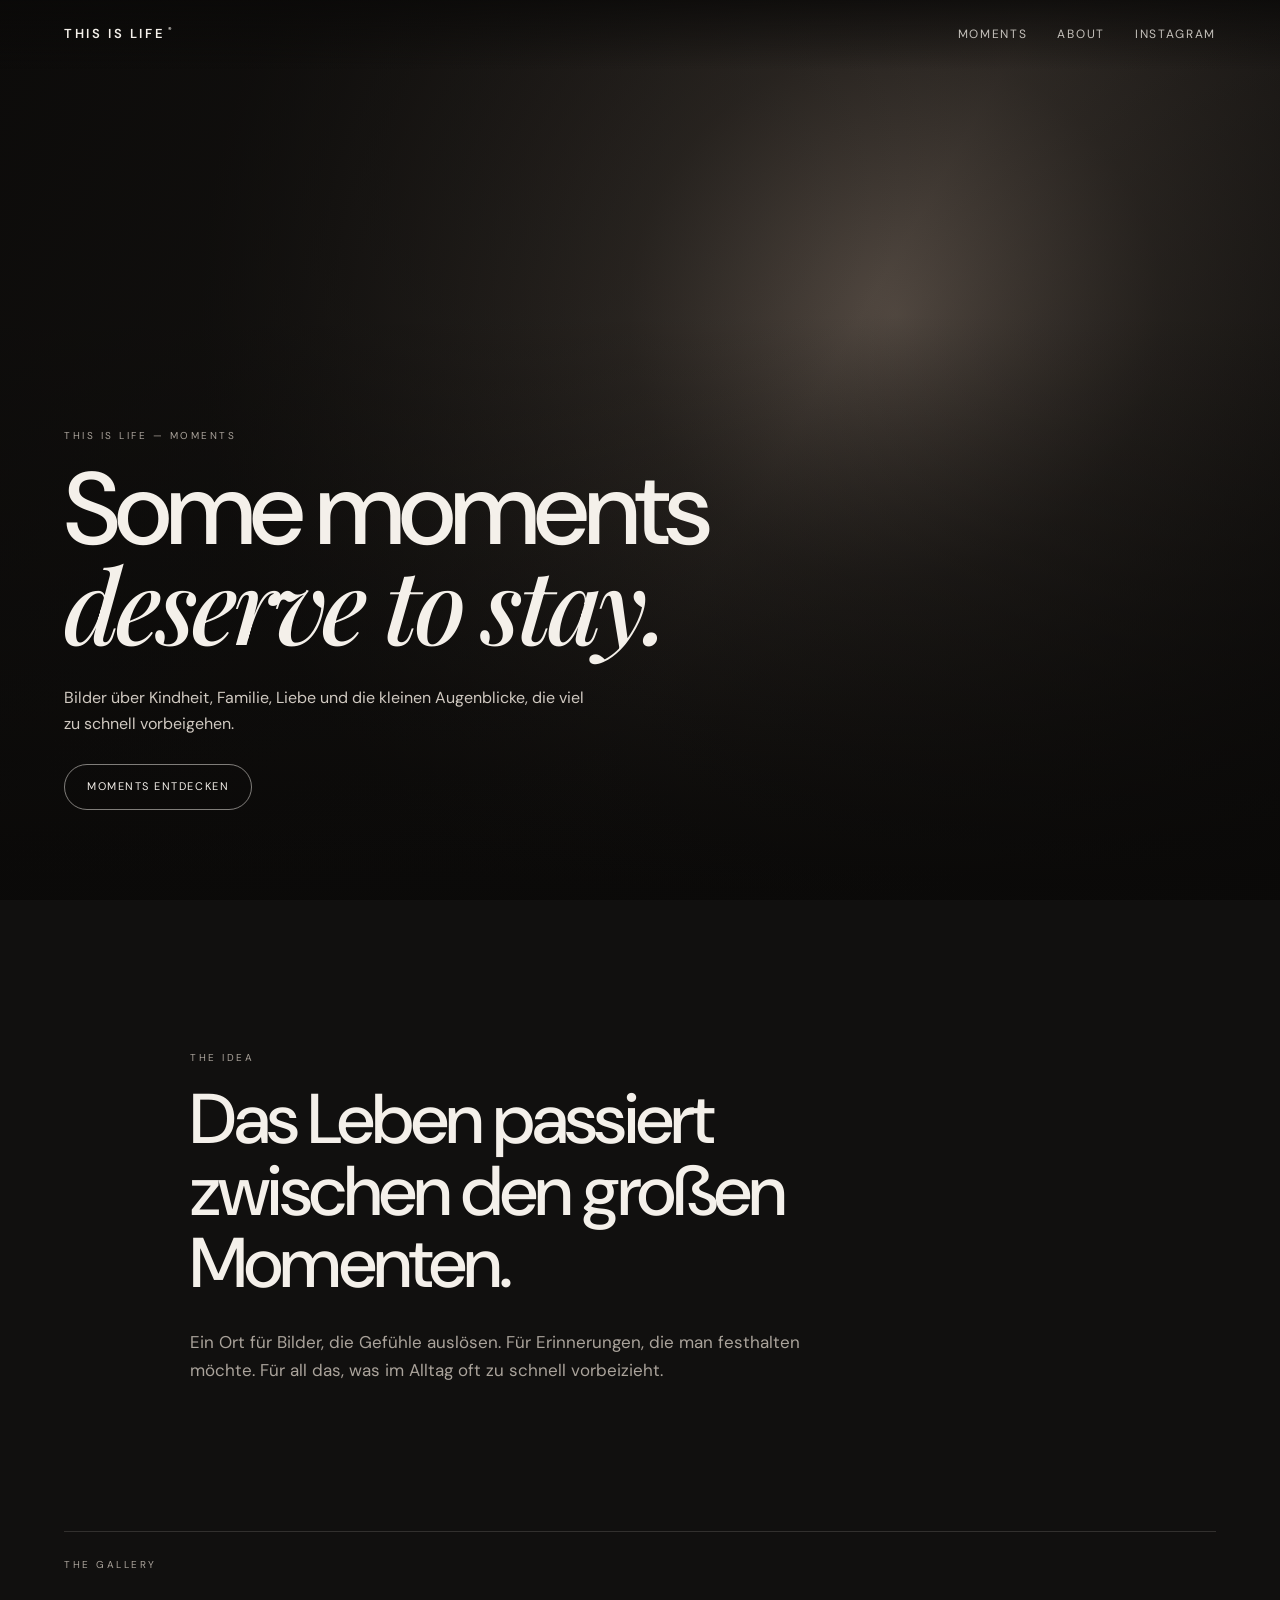
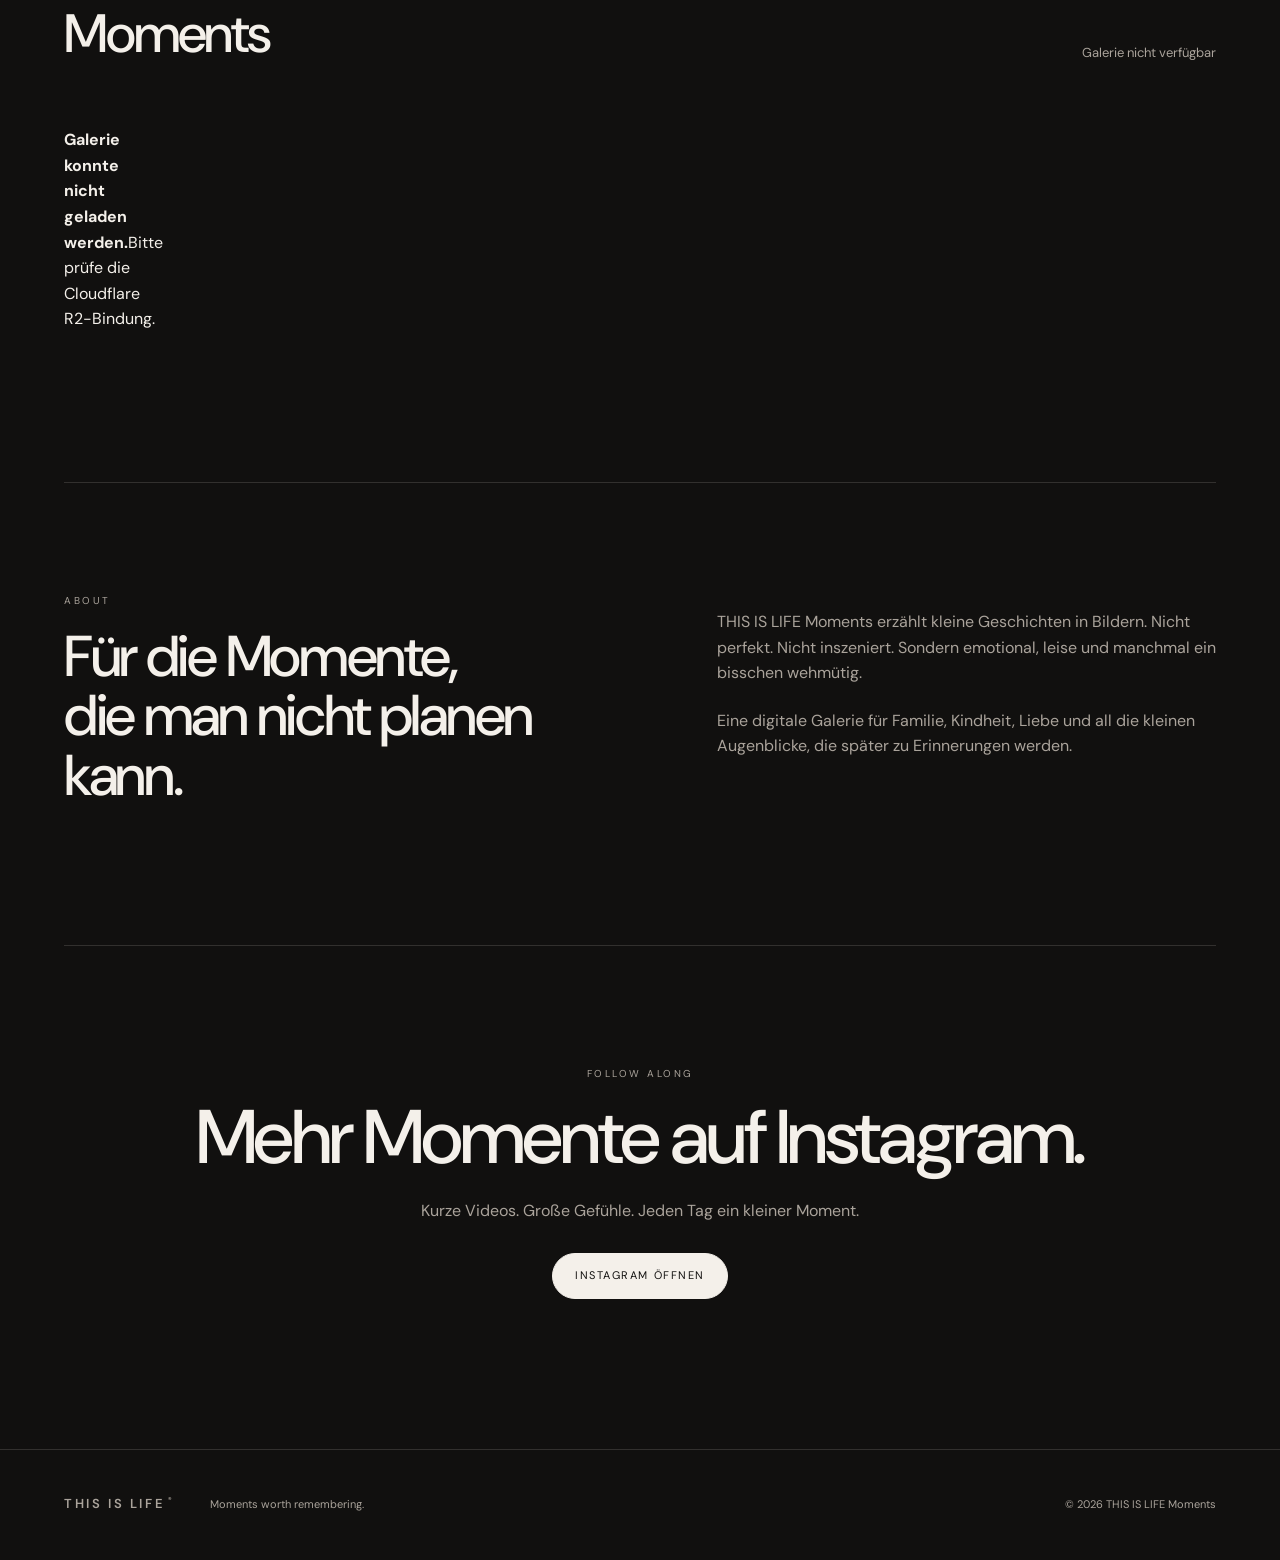
==== index.html @ abd0b2a6 "Add files via upload" ====
<!doctype html>
<html lang="de">
<head>
<meta charset="utf-8">
<meta name="viewport" content="width=device-width,initial-scale=1">
<meta name="description" content="THIS IS LIFE — Moments">
<title>THIS IS LIFE — Moments</title>
<link rel="stylesheet" href="style.css">
</head>
<body>
<header class="site-header">
<a class="logo" href="#top">THIS IS LIFE<span>®</span></a>
<nav><a href="#moments">Moments</a><a href="#about">About</a><a href="#instagram">Instagram</a></nav>
</header>
<main id="top">
<section class="hero"><div class="hero-photo" id="hero-photo"></div><div class="hero-overlay"></div>
<div class="hero-content"><p class="eyebrow">THIS IS LIFE — MOMENTS</p><h1>Some moments<br><em>deserve to stay.</em></h1>
<p class="hero-text">Bilder über Kindheit, Familie, Liebe und die kleinen Augenblicke, die viel zu schnell vorbeigehen.</p>
<a class="button" href="#moments">Moments entdecken</a></div></section>
<section class="intro"><p class="eyebrow">THE IDEA</p><h2>Das Leben passiert<br>zwischen den großen Momenten.</h2><p>Ein Ort für Bilder, die Gefühle auslösen. Für Erinnerungen, die man festhalten möchte. Für all das, was im Alltag oft zu schnell vorbeizieht.</p></section>
<section id="moments" class="gallery-section"><div class="section-heading"><div><p class="eyebrow">THE GALLERY</p><h2>Moments</h2></div><p class="section-note" id="gallery-status">Lade …</p></div><div class="gallery" id="gallery"></div></section>
<section id="about" class="about"><div><p class="eyebrow">ABOUT</p><h2>Für die Momente,<br>die man nicht planen kann.</h2></div><div class="about-copy"><p>THIS IS LIFE Moments erzählt kleine Geschichten in Bildern. Nicht perfekt. Nicht inszeniert. Sondern emotional, leise und manchmal ein bisschen wehmütig.</p><p>Eine digitale Galerie für Familie, Kindheit, Liebe und all die kleinen Augenblicke, die später zu Erinnerungen werden.</p></div></section>
<section id="instagram" class="social"><p class="eyebrow">FOLLOW ALONG</p><h2>Mehr Momente auf Instagram.</h2><p>Kurze Videos. Große Gefühle. Jeden Tag ein kleiner Moment.</p><a class="button button-light" href="#" id="instagram-link">Instagram öffnen</a></section>
</main>
<div class="lightbox" id="lightbox" aria-hidden="true"><button class="close" id="close-lightbox">×</button><button class="lightbox-nav prev" id="prev-image">‹</button><img id="lightbox-image" src="" alt=""><button class="lightbox-nav next" id="next-image">›</button></div>
<footer><div class="logo">THIS IS LIFE<span>®</span></div><p>Moments worth remembering.</p><p class="copyright">© <span id="year"></span> THIS IS LIFE Moments</p></footer>
<script src="script.js"></script>
</body></html>
---- style.css ----
@import url('https://fonts.googleapis.com/css2?family=DM+Sans:wght@400;500;600&family=Playfair+Display:ital,wght@0,500;0,600;1,500;1,600&display=swap');
:root{--bg:#11100f;--text:#f4f0ea;--muted:#aaa39b;--line:rgba(244,240,234,.14);--max:1280px}
*{box-sizing:border-box}html{scroll-behavior:smooth}body{margin:0;background:var(--bg);color:var(--text);font-family:"DM Sans",sans-serif;line-height:1.6}body.no-scroll{overflow:hidden}a{color:inherit;text-decoration:none}button{font:inherit}
.site-header{position:fixed;z-index:20;top:0;width:100%;padding:24px 5vw;display:flex;align-items:center;justify-content:space-between;background:linear-gradient(to bottom,rgba(10,9,8,.78),transparent)}
.logo{font-size:13px;font-weight:600;letter-spacing:.2em}.logo span{font-size:7px;vertical-align:top;margin-left:3px}nav{display:flex;gap:30px;font-size:12px;text-transform:uppercase;letter-spacing:.14em}nav a{opacity:.78}
.hero{min-height:100svh;display:flex;align-items:flex-end;position:relative;overflow:hidden;background:#171513}.hero-photo{position:absolute;inset:0;background-size:cover;background-position:center;background-image:radial-gradient(circle at 70% 35%,#77695e 0,#3e3731 25%,#171513 65%);opacity:.72}.hero-overlay{position:absolute;inset:0;background:linear-gradient(120deg,rgba(10,9,8,.82),rgba(10,9,8,.12) 58%,rgba(10,9,8,.78)),linear-gradient(transparent 35%,rgba(10,9,8,.96))}
.hero-content{position:relative;z-index:2;width:min(var(--max),90%);margin:0 auto;padding:0 0 10vh}.eyebrow{font-size:10px;letter-spacing:.25em;text-transform:uppercase;color:var(--muted);margin:0 0 18px}h1,h2,h3{margin:0;font-weight:500}h1{font-size:clamp(54px,8vw,112px);line-height:.92;letter-spacing:-.045em;max-width:900px}h1 em,h2 em{font-family:"Playfair Display",serif;font-weight:500}.hero-text{max-width:520px;color:#d0c9c1;margin:28px 0;font-size:16px}.button{display:inline-block;padding:13px 22px;border:1px solid rgba(244,240,234,.5);border-radius:100px;font-size:11px;text-transform:uppercase;letter-spacing:.14em;transition:.25s}.button:hover{background:var(--text);color:var(--bg)}
.intro,.gallery-section,.about,.social{width:min(var(--max),90%);margin:0 auto}.intro{padding:150px 0 130px;max-width:900px}.intro h2{font-size:clamp(38px,5.5vw,74px);line-height:1.02;letter-spacing:-.04em}.intro>p:last-child{color:var(--muted);max-width:620px;margin-top:30px;font-size:17px}
.gallery-section{padding-bottom:150px}.section-heading{display:flex;justify-content:space-between;align-items:end;border-top:1px solid var(--line);padding-top:25px;margin-bottom:50px}.section-heading h2{font-size:54px;letter-spacing:-.04em}.section-note{color:var(--muted);font-size:13px}.gallery{display:grid;grid-template-columns:repeat(12,1fr);gap:65px 24px}.gallery-card:nth-child(4n+1){grid-column:span 7}.gallery-card:nth-child(4n+2),.gallery-card:nth-child(4n+3){grid-column:span 5}.gallery-card:nth-child(4n+2){margin-top:110px}.gallery-card:nth-child(4n+4){grid-column:span 7}.image-wrap{aspect-ratio:4/5;overflow:hidden;background:#26221f;cursor:zoom-in}.image-wrap img{width:100%;height:100%;object-fit:cover;display:block;transition:transform .7s ease;filter:saturate(.92)}.gallery-card:hover img{transform:scale(1.025)}.caption{padding-top:17px}.caption span{color:var(--muted);font-size:9px;letter-spacing:.2em}.caption h3{margin-top:5px;font-size:20px;letter-spacing:-.02em}
.about{border-top:1px solid var(--line);padding:110px 0 140px;display:grid;grid-template-columns:1fr 1fr;gap:12vw}.about h2{font-size:clamp(38px,4.5vw,65px);line-height:1.03;letter-spacing:-.04em}.about-copy{color:var(--muted);max-width:520px;font-size:16px}.about-copy p+p{margin-top:22px}.social{text-align:center;padding:120px 0 150px;border-top:1px solid var(--line)}.social h2{font-size:clamp(42px,6vw,76px);line-height:1;letter-spacing:-.04em}.social>p:not(.eyebrow){color:var(--muted);margin:22px auto 30px}.button-light{background:var(--text);color:var(--bg);border-color:var(--text)}
footer{border-top:1px solid var(--line);padding:35px 5vw;display:flex;align-items:center;gap:35px;color:var(--muted);font-size:11px}footer .copyright{margin-left:auto}.lightbox{position:fixed;inset:0;background:rgba(7,6,5,.97);z-index:100;display:none;align-items:center;justify-content:center;padding:5vh 8vw}.lightbox.open{display:flex}.lightbox img{max-width:90vw;max-height:90vh;object-fit:contain}.close,.lightbox-nav{position:absolute;border:0;background:transparent;color:white;cursor:pointer}.close{top:18px;right:28px;font-size:42px}.lightbox-nav{top:50%;transform:translateY(-50%);font-size:58px;padding:20px;opacity:.7}.prev{left:15px}.next{right:15px}
@media(max-width:700px){.site-header{padding:20px 5vw}nav{gap:15px}nav a:nth-child(2){display:none}.hero-content{padding-bottom:7vh}.intro{padding:100px 0}.gallery{display:block}.gallery-card,.gallery-card:nth-child(n){margin:0 0 55px}.image-wrap{aspect-ratio:9/16}.section-heading{display:block}.section-note{margin-top:10px}.about{display:block;padding:80px 0 100px}.about-copy{margin-top:35px}.social{padding:90px 0 110px}footer{display:block}footer p{margin:8px 0}footer .copyright{margin-top:22px}.lightbox{padding:4vh 3vw}.lightbox img{max-width:94vw;max-height:88vh}.lightbox-nav{font-size:42px}.close{right:15px}}
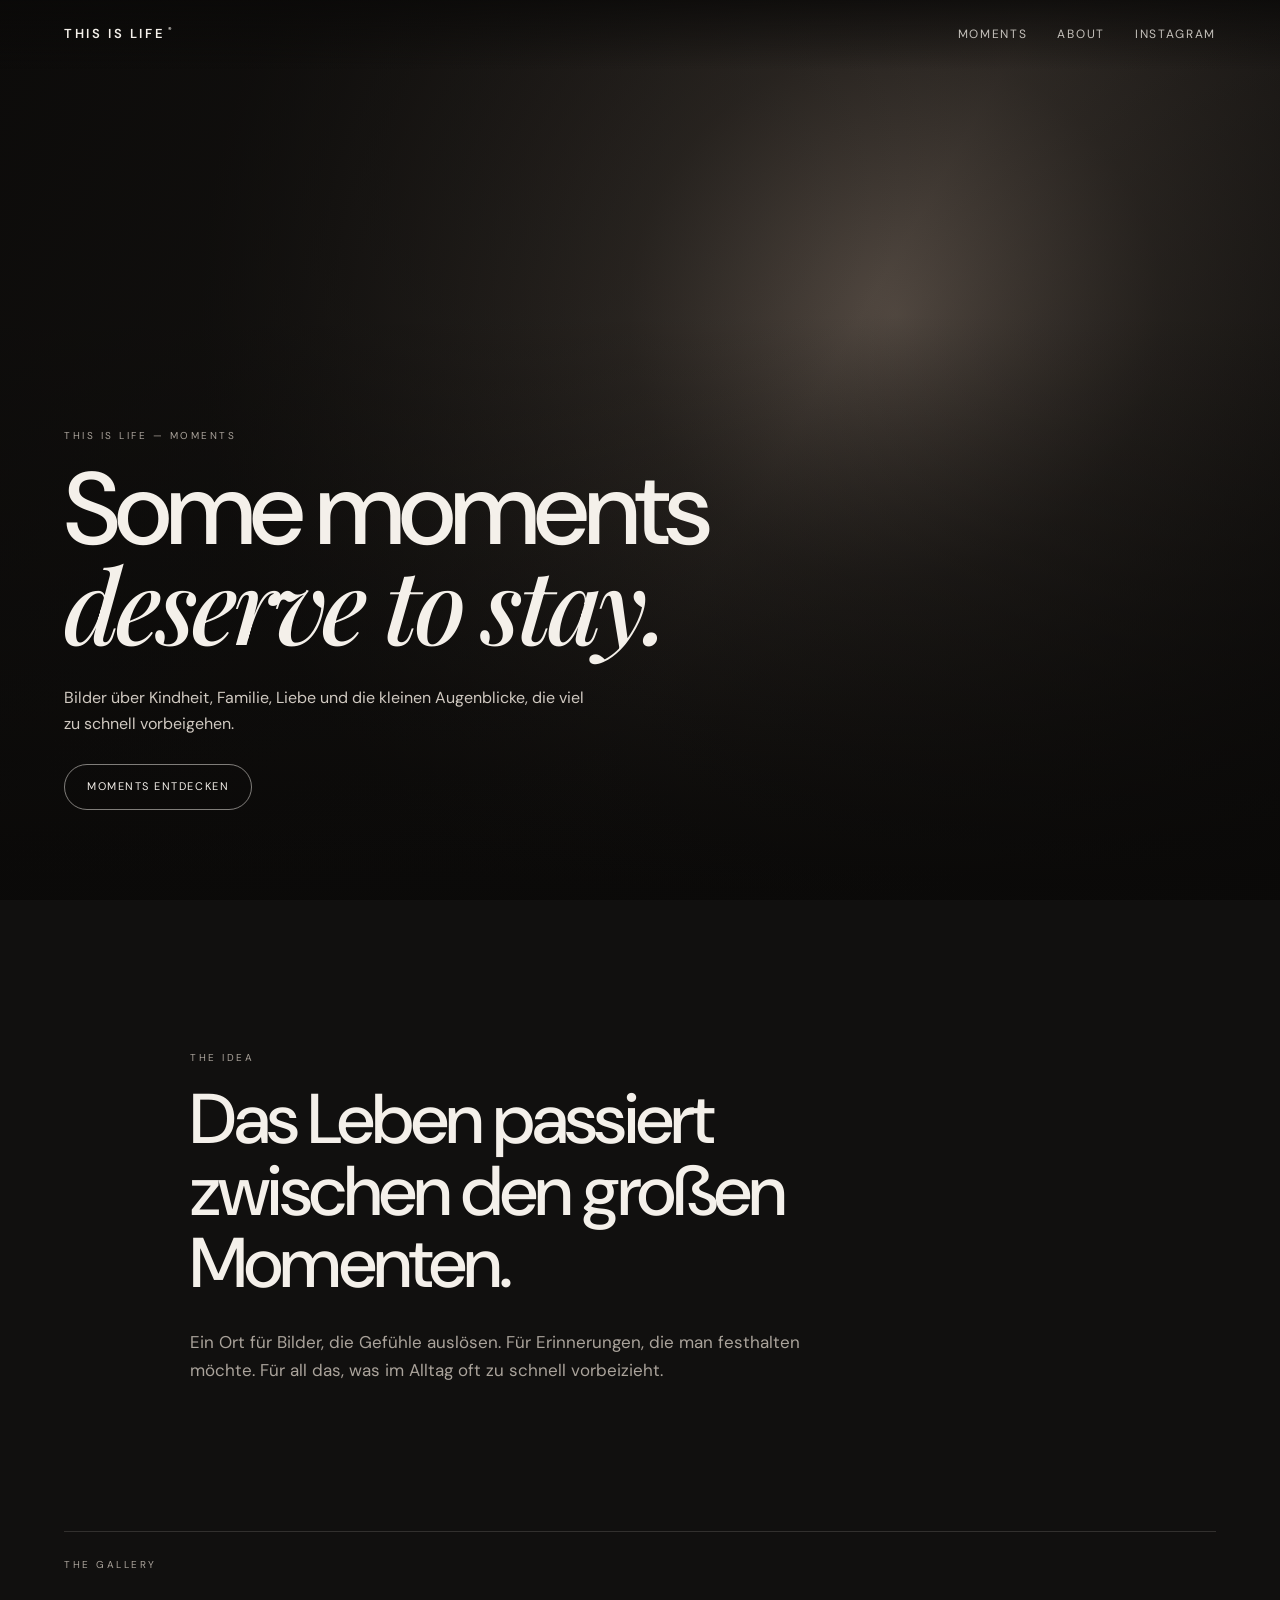
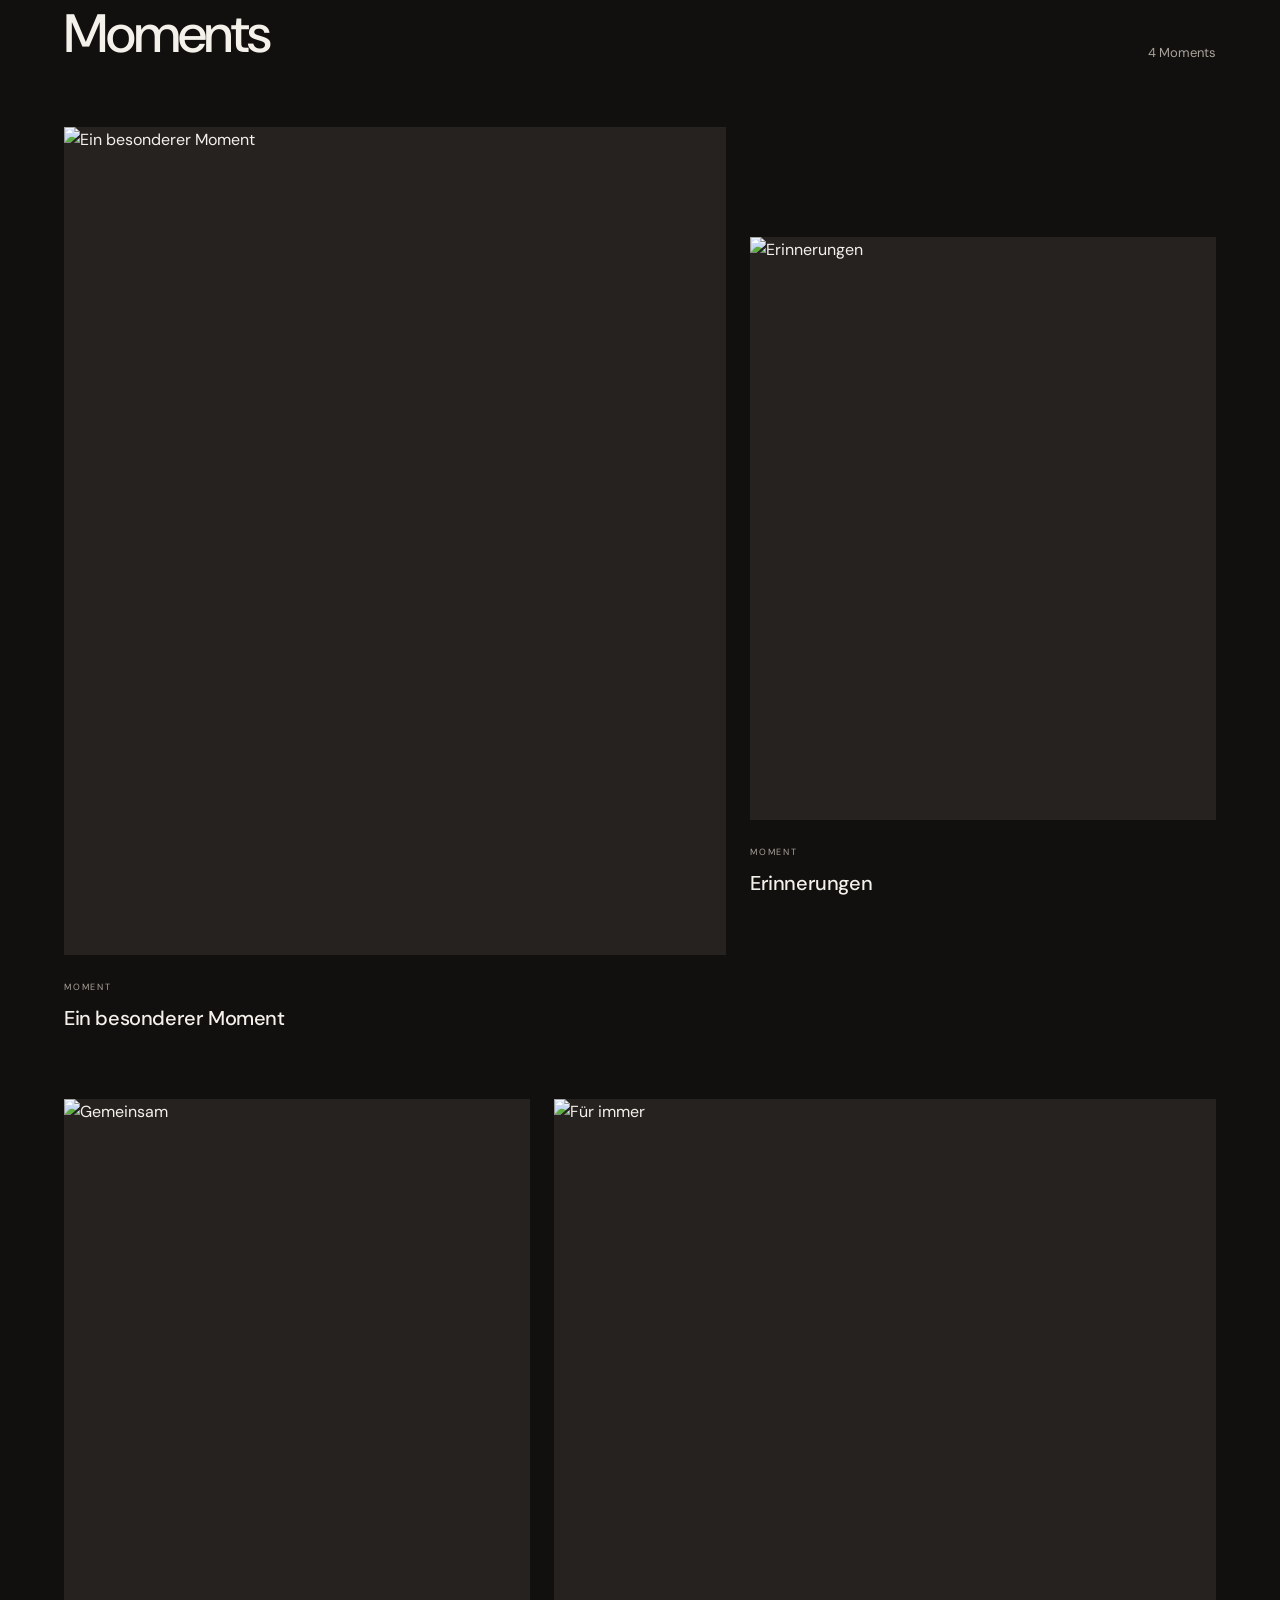
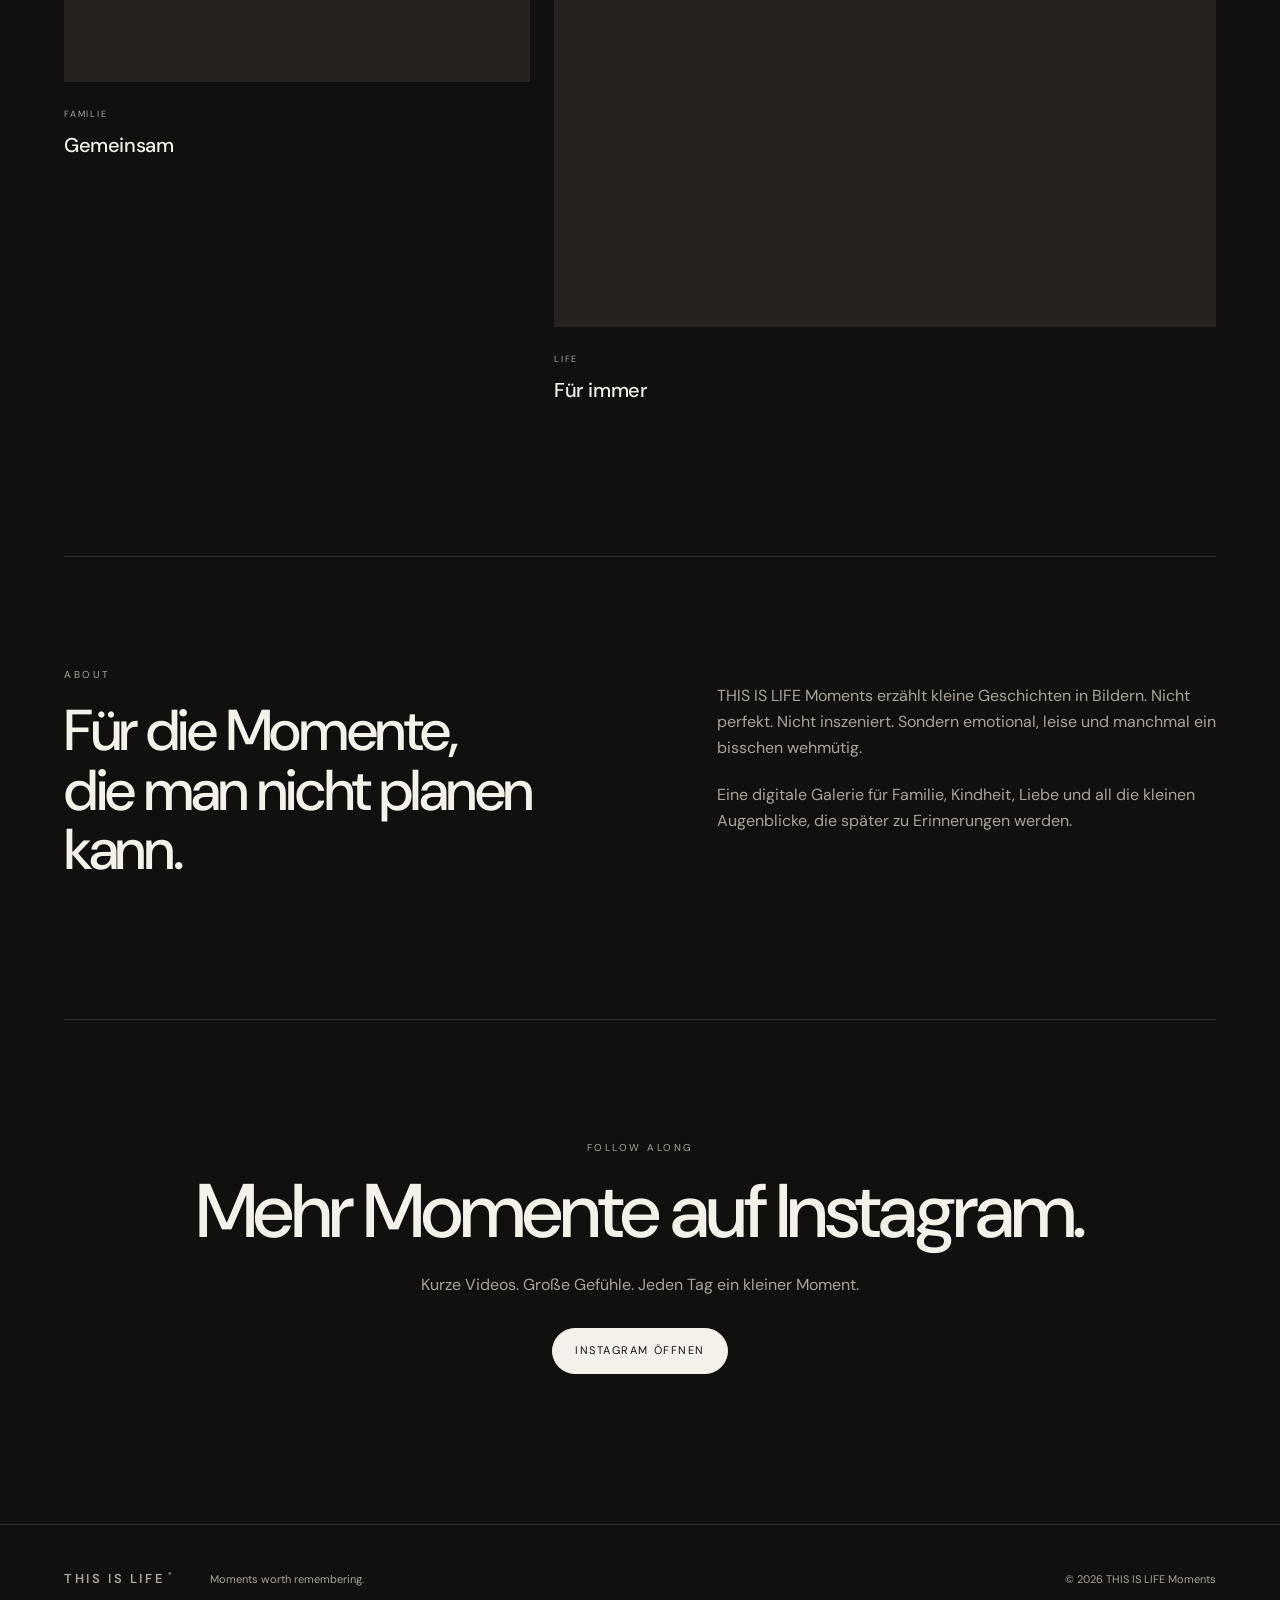
==== commit 24fd9944: "Add files via upload" ====
--- a/index.html
+++ b/index.html
@@ -9,20 +9,65 @@
 </head>
 <body>
 <header class="site-header">
-<a class="logo" href="#top">THIS IS LIFE<span>®</span></a>
-<nav><a href="#moments">Moments</a><a href="#about">About</a><a href="#instagram">Instagram</a></nav>
+  <a class="logo" href="#top">THIS IS LIFE<span>®</span></a>
+  <nav><a href="#moments">Moments</a><a href="#about">About</a><a href="#instagram">Instagram</a></nav>
 </header>
+
 <main id="top">
-<section class="hero"><div class="hero-photo" id="hero-photo"></div><div class="hero-overlay"></div>
-<div class="hero-content"><p class="eyebrow">THIS IS LIFE — MOMENTS</p><h1>Some moments<br><em>deserve to stay.</em></h1>
-<p class="hero-text">Bilder über Kindheit, Familie, Liebe und die kleinen Augenblicke, die viel zu schnell vorbeigehen.</p>
-<a class="button" href="#moments">Moments entdecken</a></div></section>
-<section class="intro"><p class="eyebrow">THE IDEA</p><h2>Das Leben passiert<br>zwischen den großen Momenten.</h2><p>Ein Ort für Bilder, die Gefühle auslösen. Für Erinnerungen, die man festhalten möchte. Für all das, was im Alltag oft zu schnell vorbeizieht.</p></section>
-<section id="moments" class="gallery-section"><div class="section-heading"><div><p class="eyebrow">THE GALLERY</p><h2>Moments</h2></div><p class="section-note" id="gallery-status">Lade …</p></div><div class="gallery" id="gallery"></div></section>
-<section id="about" class="about"><div><p class="eyebrow">ABOUT</p><h2>Für die Momente,<br>die man nicht planen kann.</h2></div><div class="about-copy"><p>THIS IS LIFE Moments erzählt kleine Geschichten in Bildern. Nicht perfekt. Nicht inszeniert. Sondern emotional, leise und manchmal ein bisschen wehmütig.</p><p>Eine digitale Galerie für Familie, Kindheit, Liebe und all die kleinen Augenblicke, die später zu Erinnerungen werden.</p></div></section>
-<section id="instagram" class="social"><p class="eyebrow">FOLLOW ALONG</p><h2>Mehr Momente auf Instagram.</h2><p>Kurze Videos. Große Gefühle. Jeden Tag ein kleiner Moment.</p><a class="button button-light" href="#" id="instagram-link">Instagram öffnen</a></section>
+<section class="hero">
+  <div class="hero-photo" id="hero-photo"></div>
+  <div class="hero-overlay"></div>
+  <div class="hero-content">
+    <p class="eyebrow">THIS IS LIFE — MOMENTS</p>
+    <h1>Some moments<br><em>deserve to stay.</em></h1>
+    <p class="hero-text">Bilder über Kindheit, Familie, Liebe und die kleinen Augenblicke, die viel zu schnell vorbeigehen.</p>
+    <a class="button" href="#moments">Moments entdecken</a>
+  </div>
+</section>
+
+<section class="intro">
+  <p class="eyebrow">THE IDEA</p>
+  <h2>Das Leben passiert<br>zwischen den großen Momenten.</h2>
+  <p>Ein Ort für Bilder, die Gefühle auslösen. Für Erinnerungen, die man festhalten möchte. Für all das, was im Alltag oft zu schnell vorbeizieht.</p>
+</section>
+
+<section id="moments" class="gallery-section">
+  <div class="section-heading">
+    <div><p class="eyebrow">THE GALLERY</p><h2>Moments</h2></div>
+    <p class="section-note" id="gallery-status">Lade …</p>
+  </div>
+  <div class="gallery" id="gallery"></div>
+</section>
+
+<section id="about" class="about">
+  <div><p class="eyebrow">ABOUT</p><h2>Für die Momente,<br>die man nicht planen kann.</h2></div>
+  <div class="about-copy">
+    <p>THIS IS LIFE Moments erzählt kleine Geschichten in Bildern. Nicht perfekt. Nicht inszeniert. Sondern emotional, leise und manchmal ein bisschen wehmütig.</p>
+    <p>Eine digitale Galerie für Familie, Kindheit, Liebe und all die kleinen Augenblicke, die später zu Erinnerungen werden.</p>
+  </div>
+</section>
+
+<section id="instagram" class="social">
+  <p class="eyebrow">FOLLOW ALONG</p>
+  <h2>Mehr Momente auf Instagram.</h2>
+  <p>Kurze Videos. Große Gefühle. Jeden Tag ein kleiner Moment.</p>
+  <a class="button button-light" href="#" id="instagram-link">Instagram öffnen</a>
+</section>
 </main>
-<div class="lightbox" id="lightbox" aria-hidden="true"><button class="close" id="close-lightbox">×</button><button class="lightbox-nav prev" id="prev-image">‹</button><img id="lightbox-image" src="" alt=""><button class="lightbox-nav next" id="next-image">›</button></div>
-<footer><div class="logo">THIS IS LIFE<span>®</span></div><p>Moments worth remembering.</p><p class="copyright">© <span id="year"></span> THIS IS LIFE Moments</p></footer>
+
+<div class="lightbox" id="lightbox" aria-hidden="true">
+  <button class="close" id="close-lightbox">×</button>
+  <button class="lightbox-nav prev" id="prev-image">‹</button>
+  <img id="lightbox-image" src="" alt="">
+  <button class="lightbox-nav next" id="next-image">›</button>
+</div>
+
+<footer>
+  <div class="logo">THIS IS LIFE<span>®</span></div>
+  <p>Moments worth remembering.</p>
+  <p class="copyright">© <span id="year"></span> THIS IS LIFE Moments</p>
+</footer>
+
 <script src="script.js"></script>
-</body></html>+</body>
+</html>
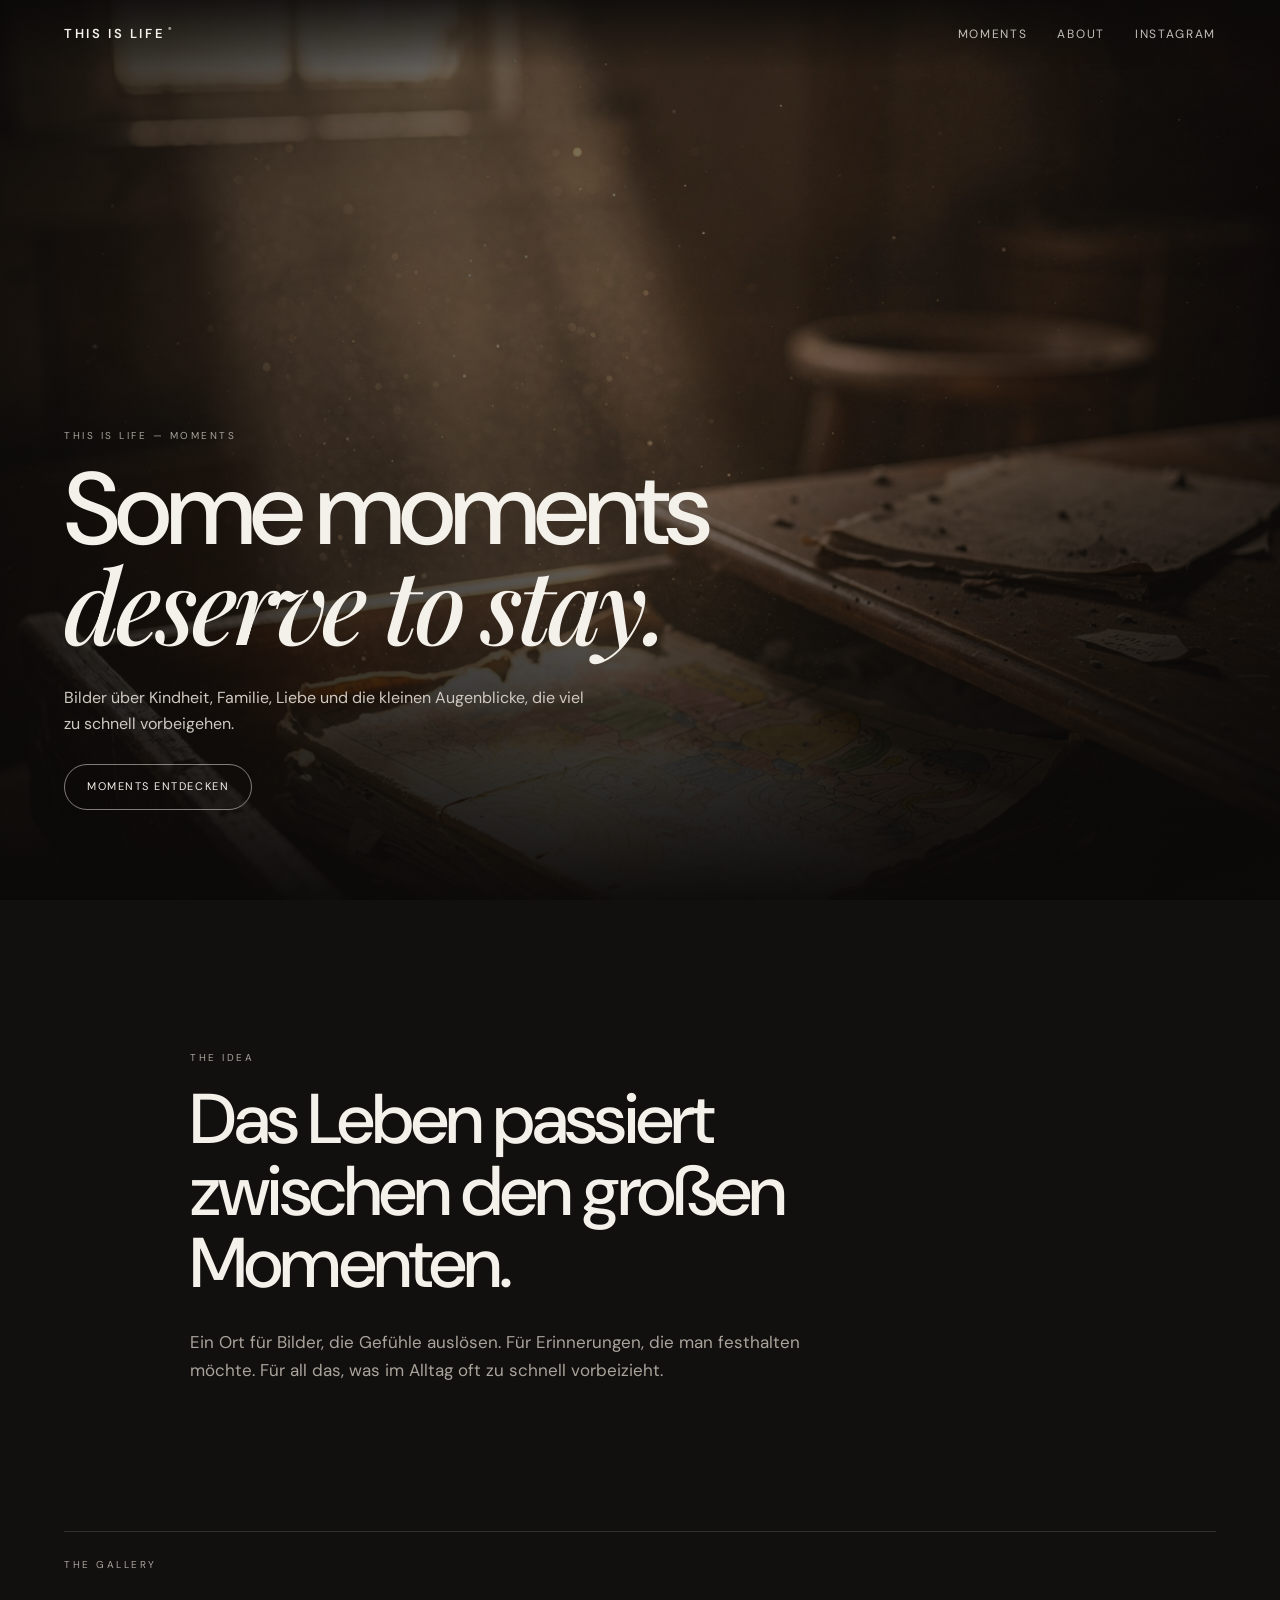
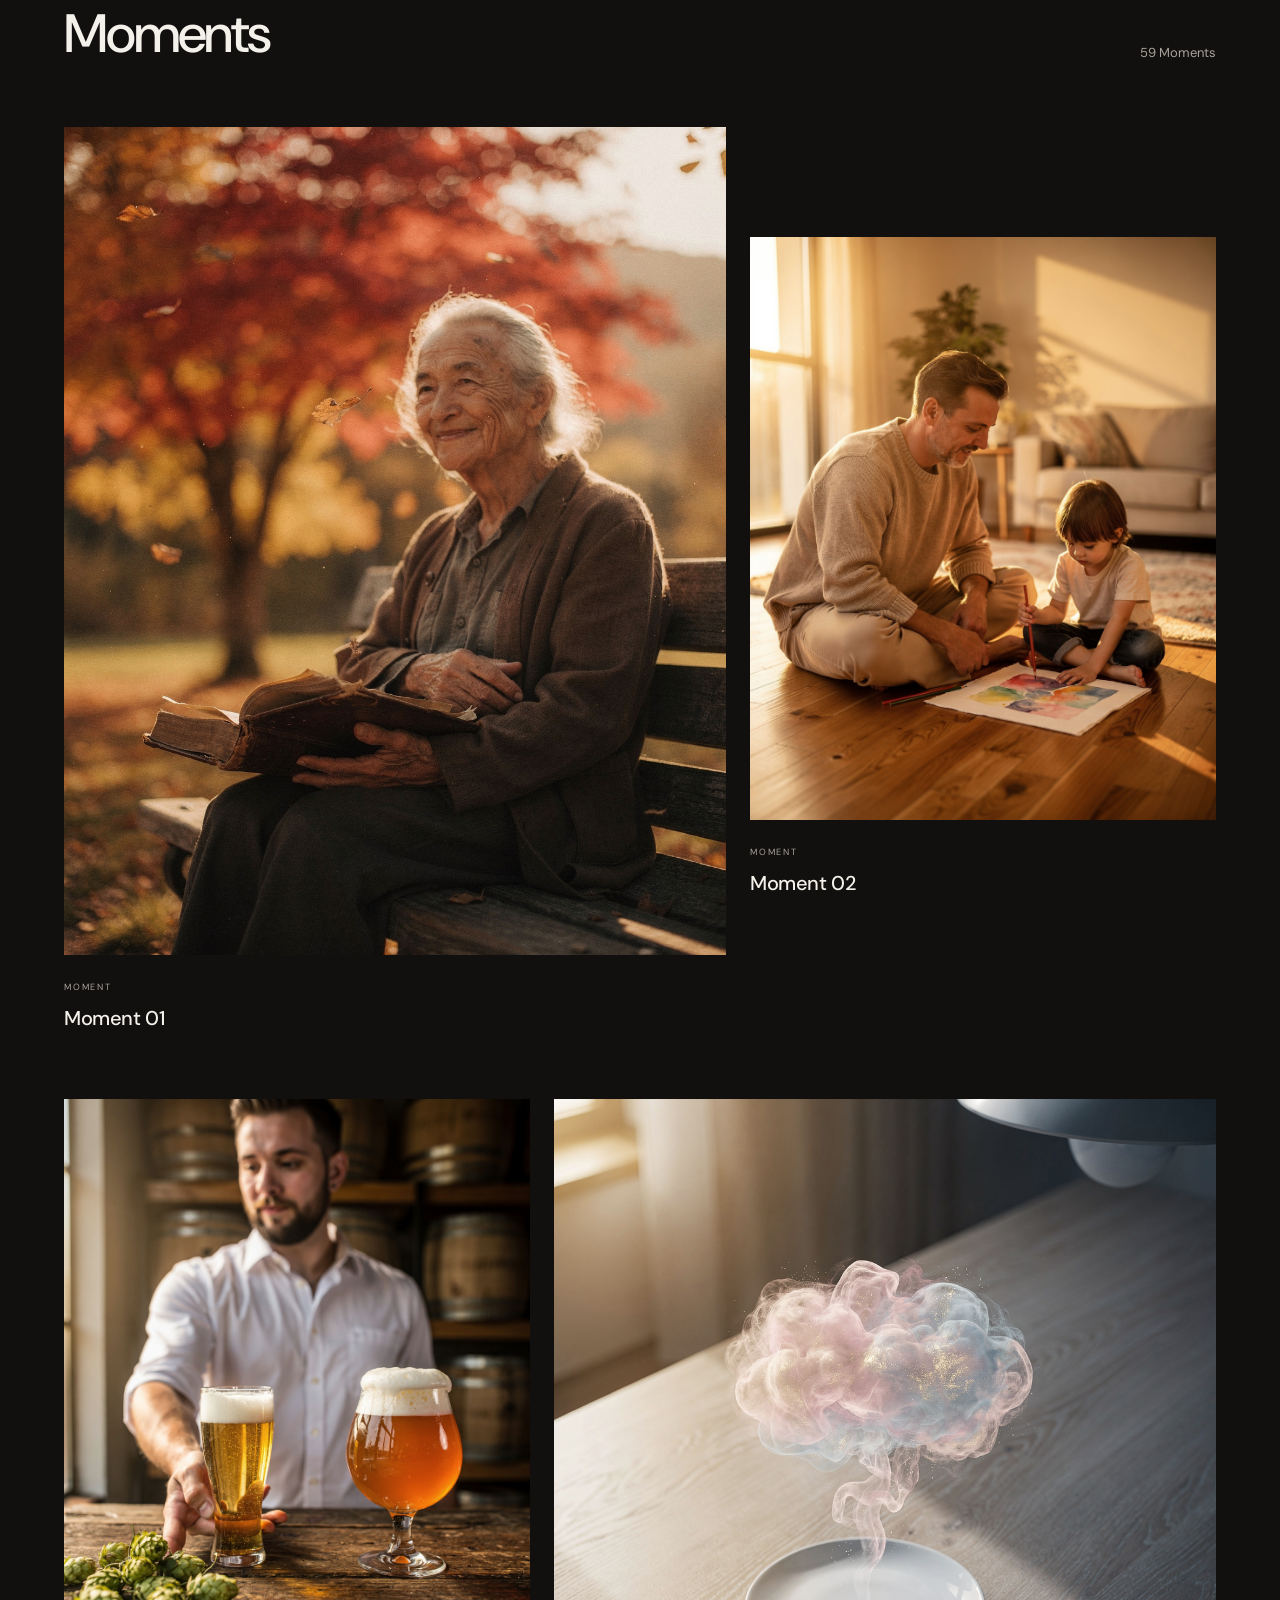
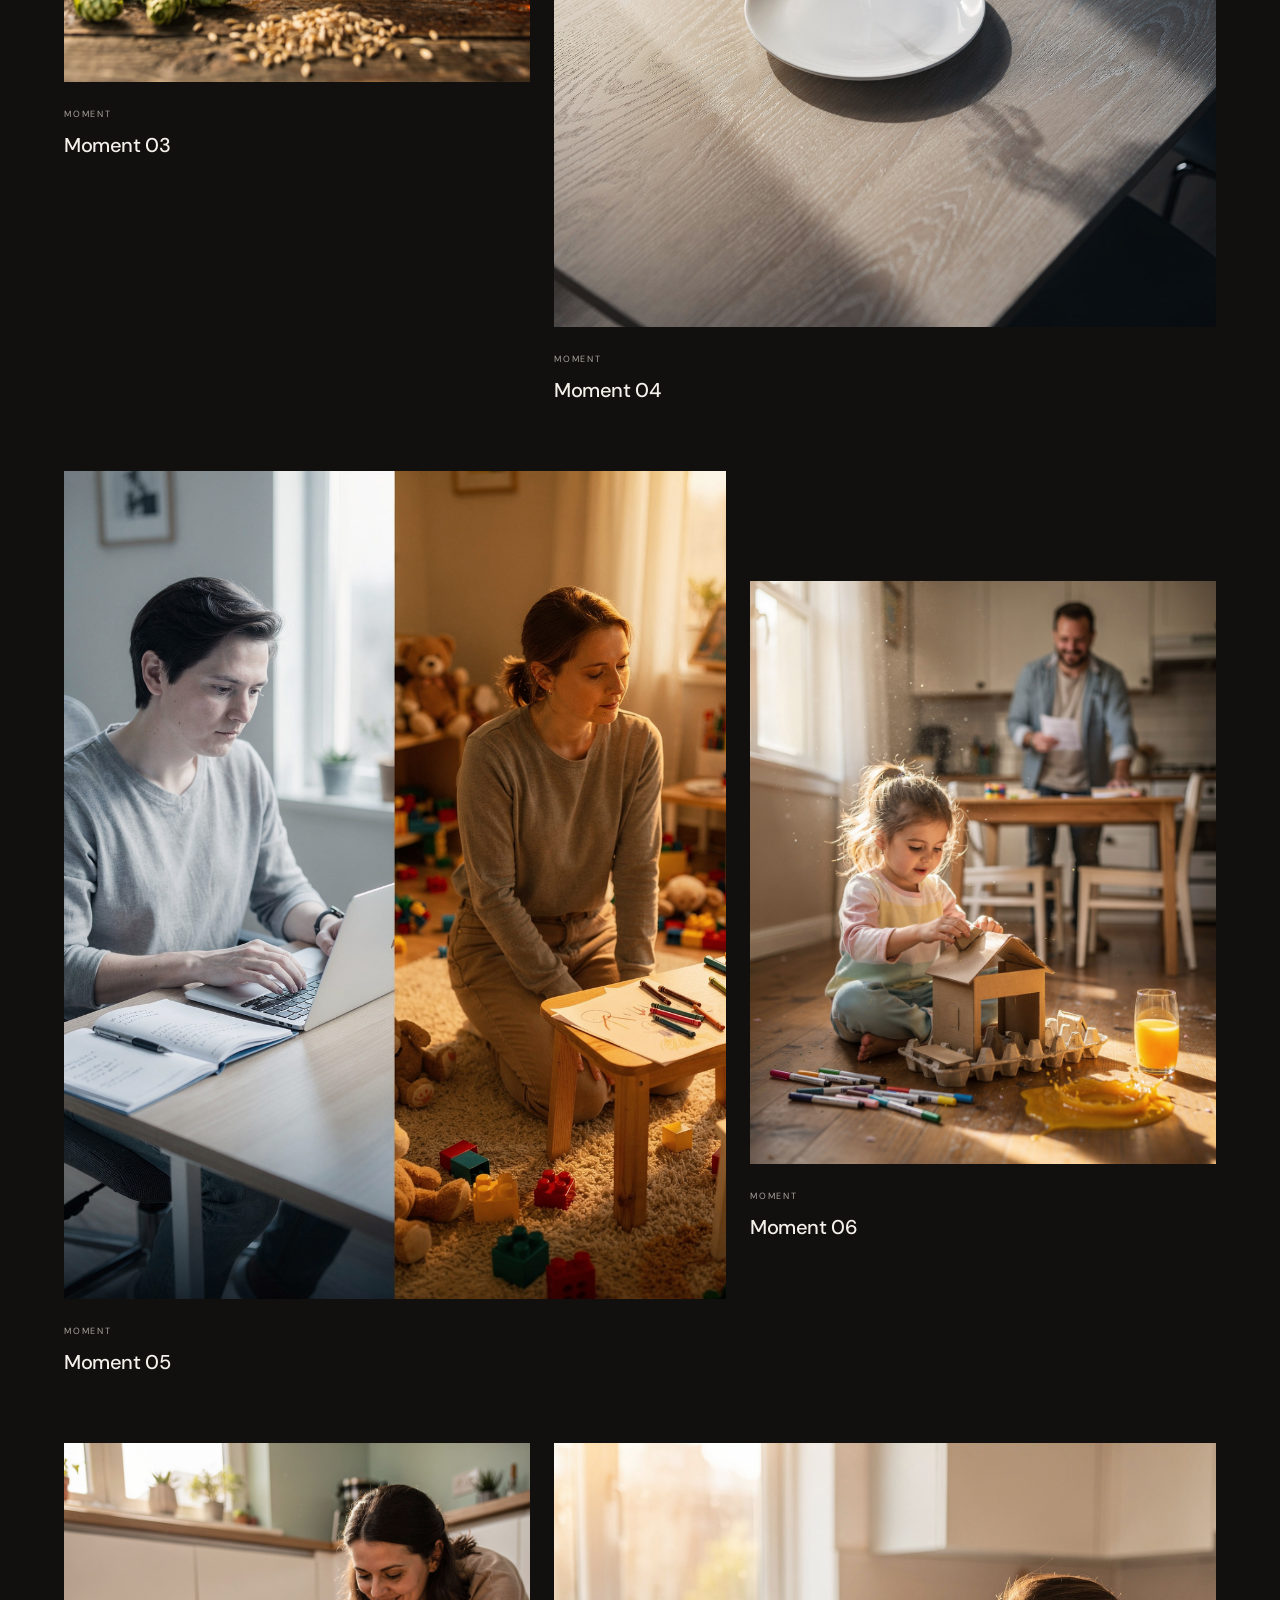
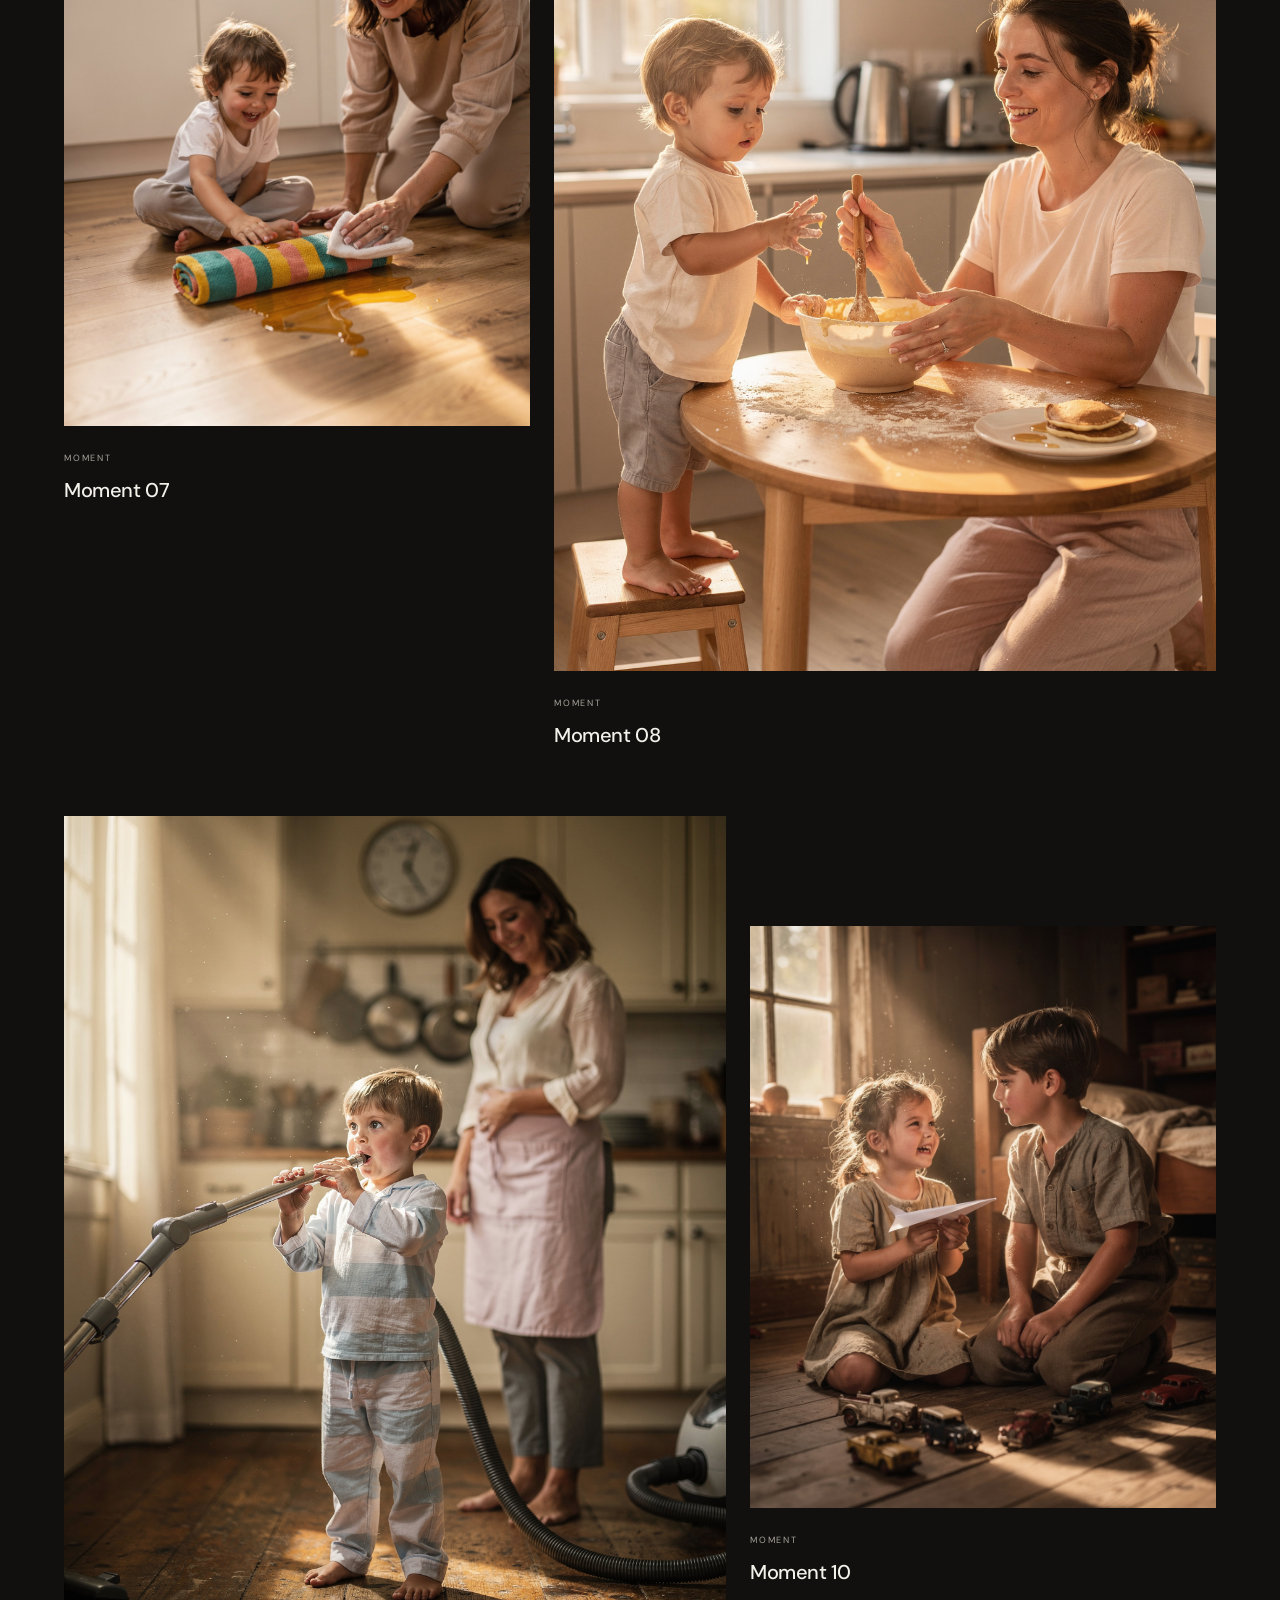
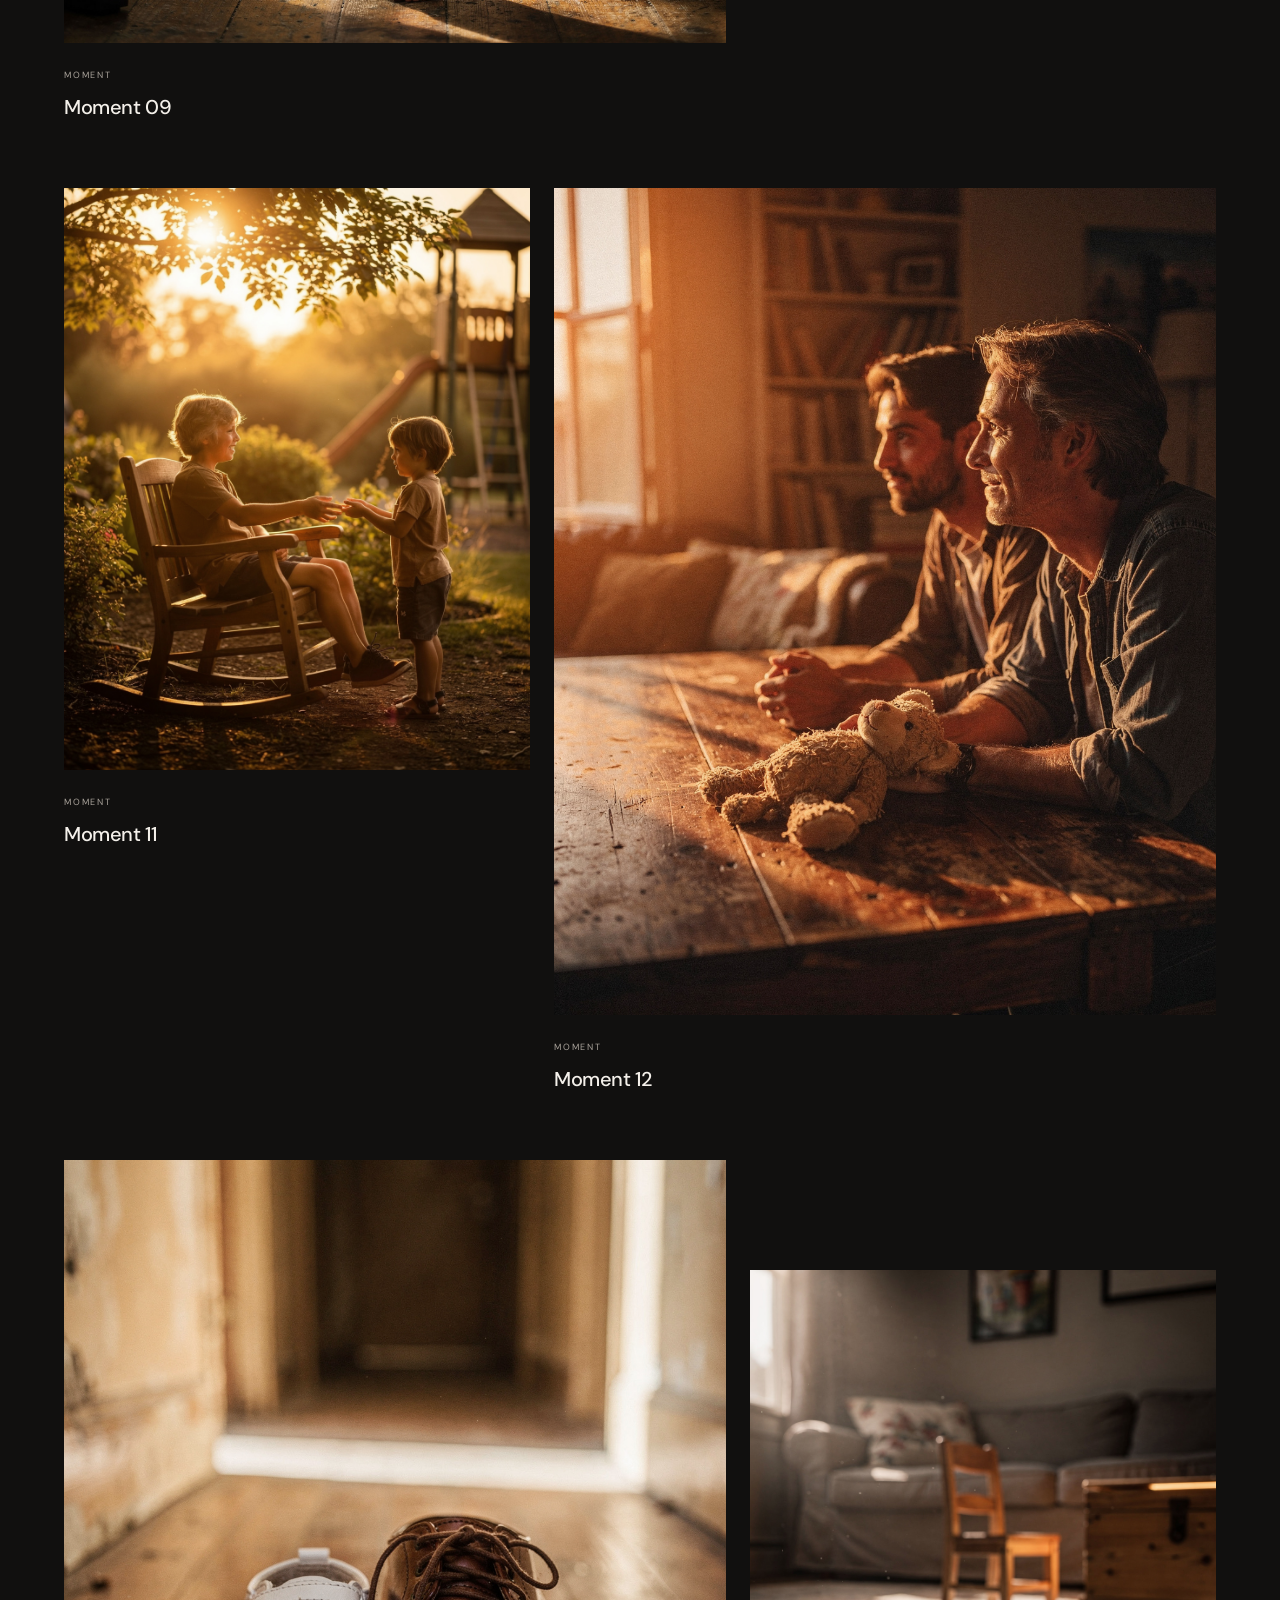
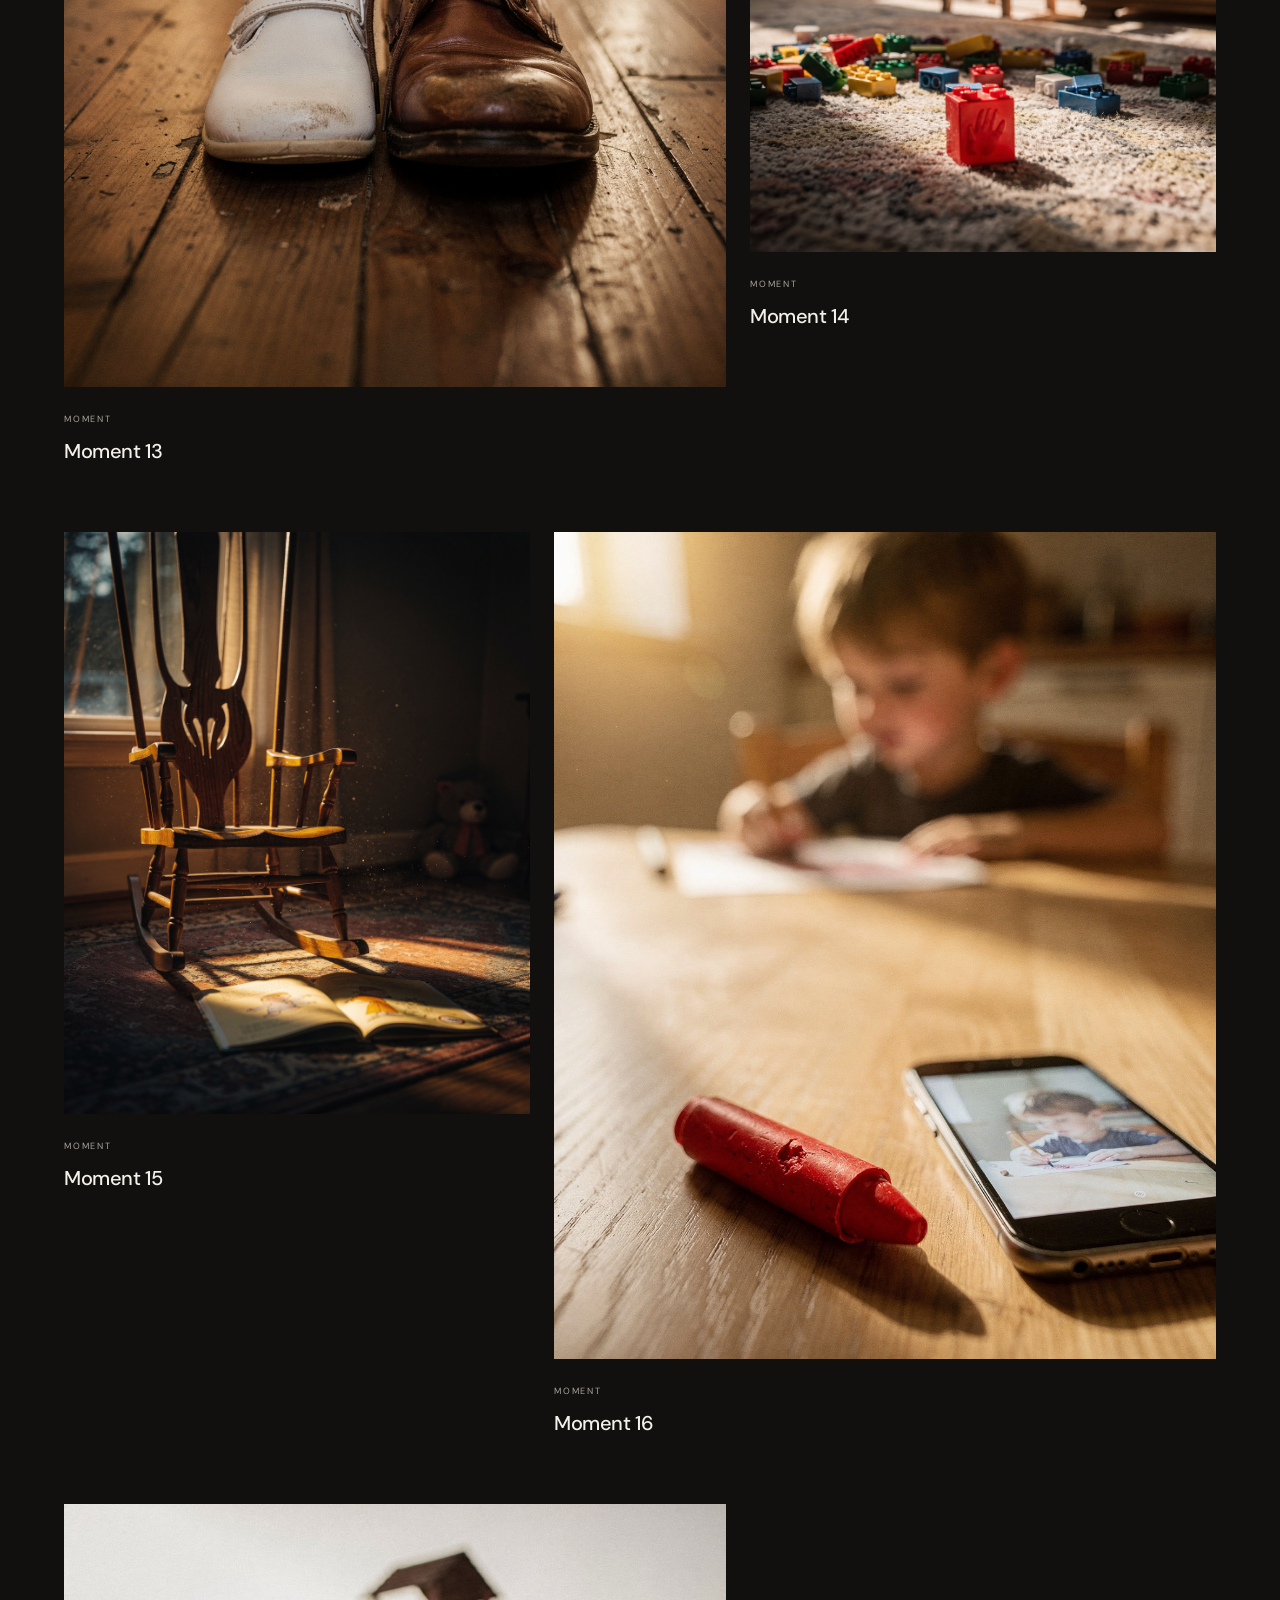
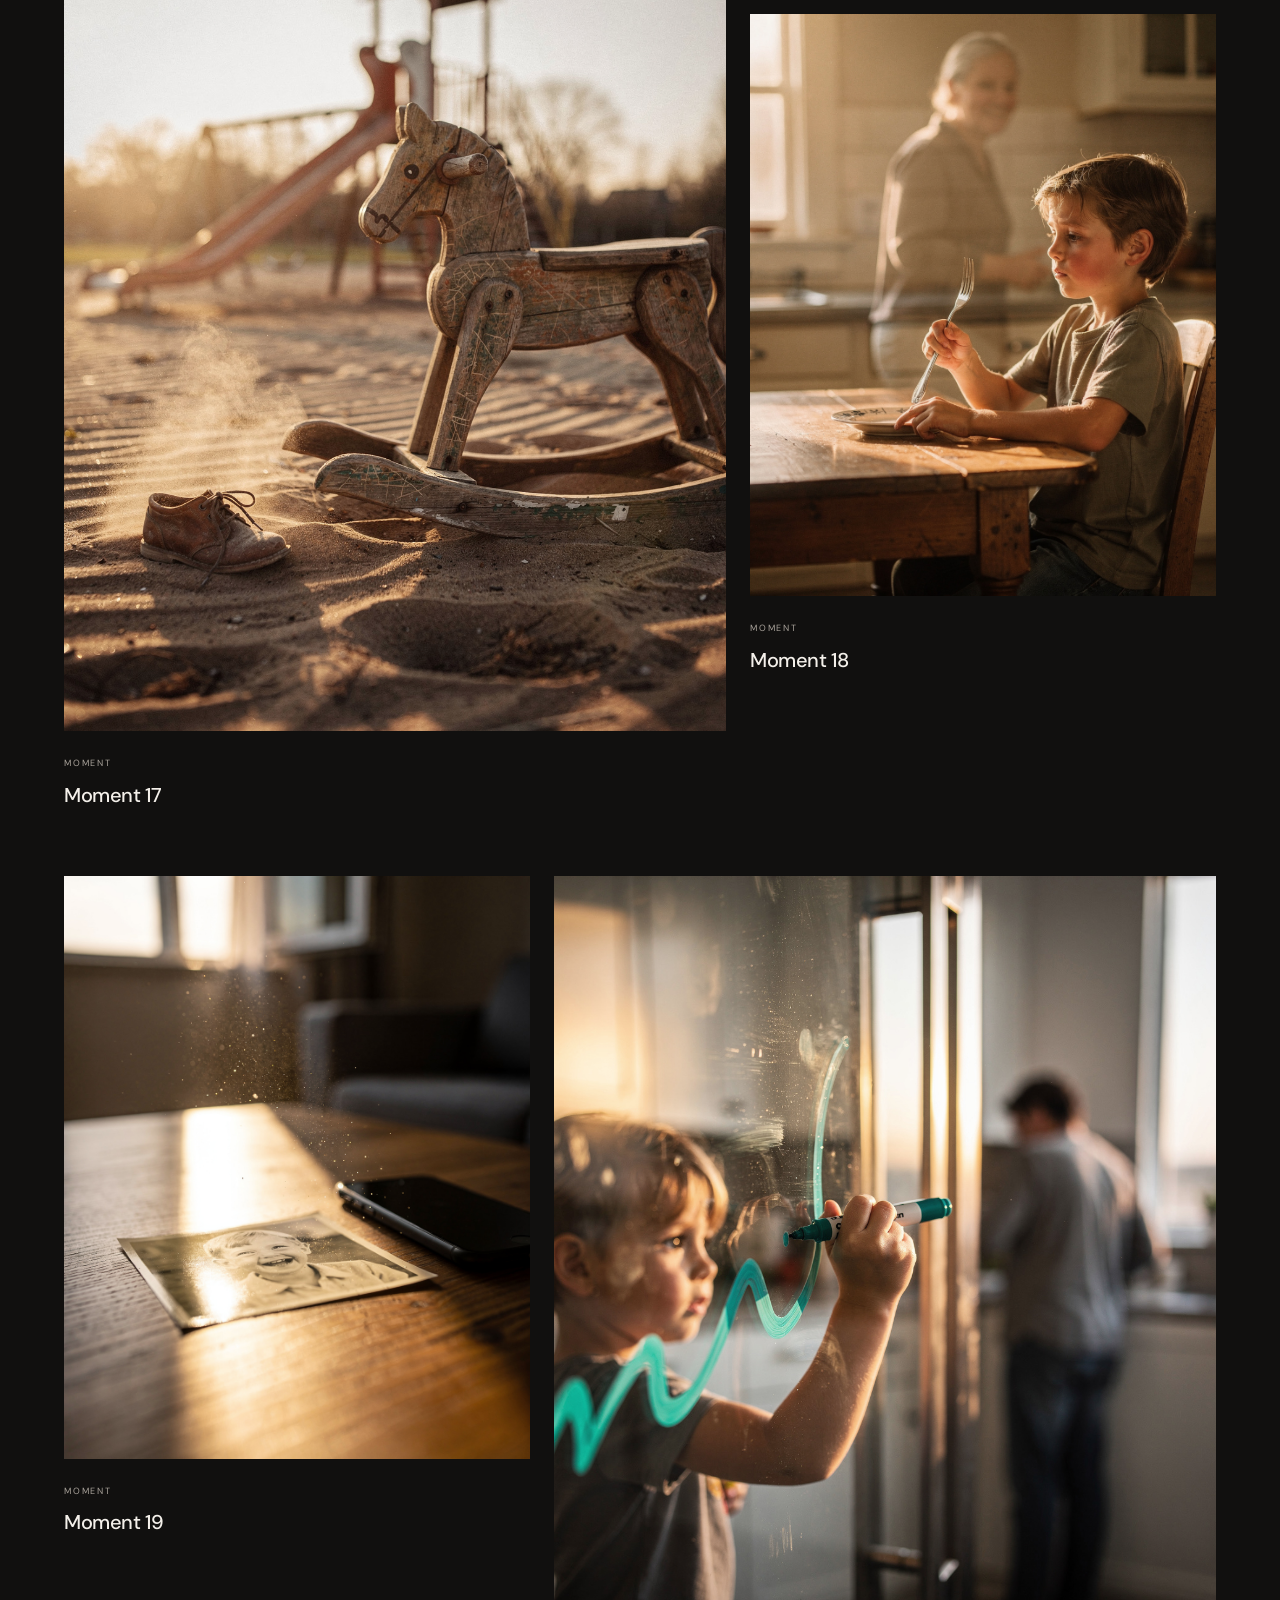
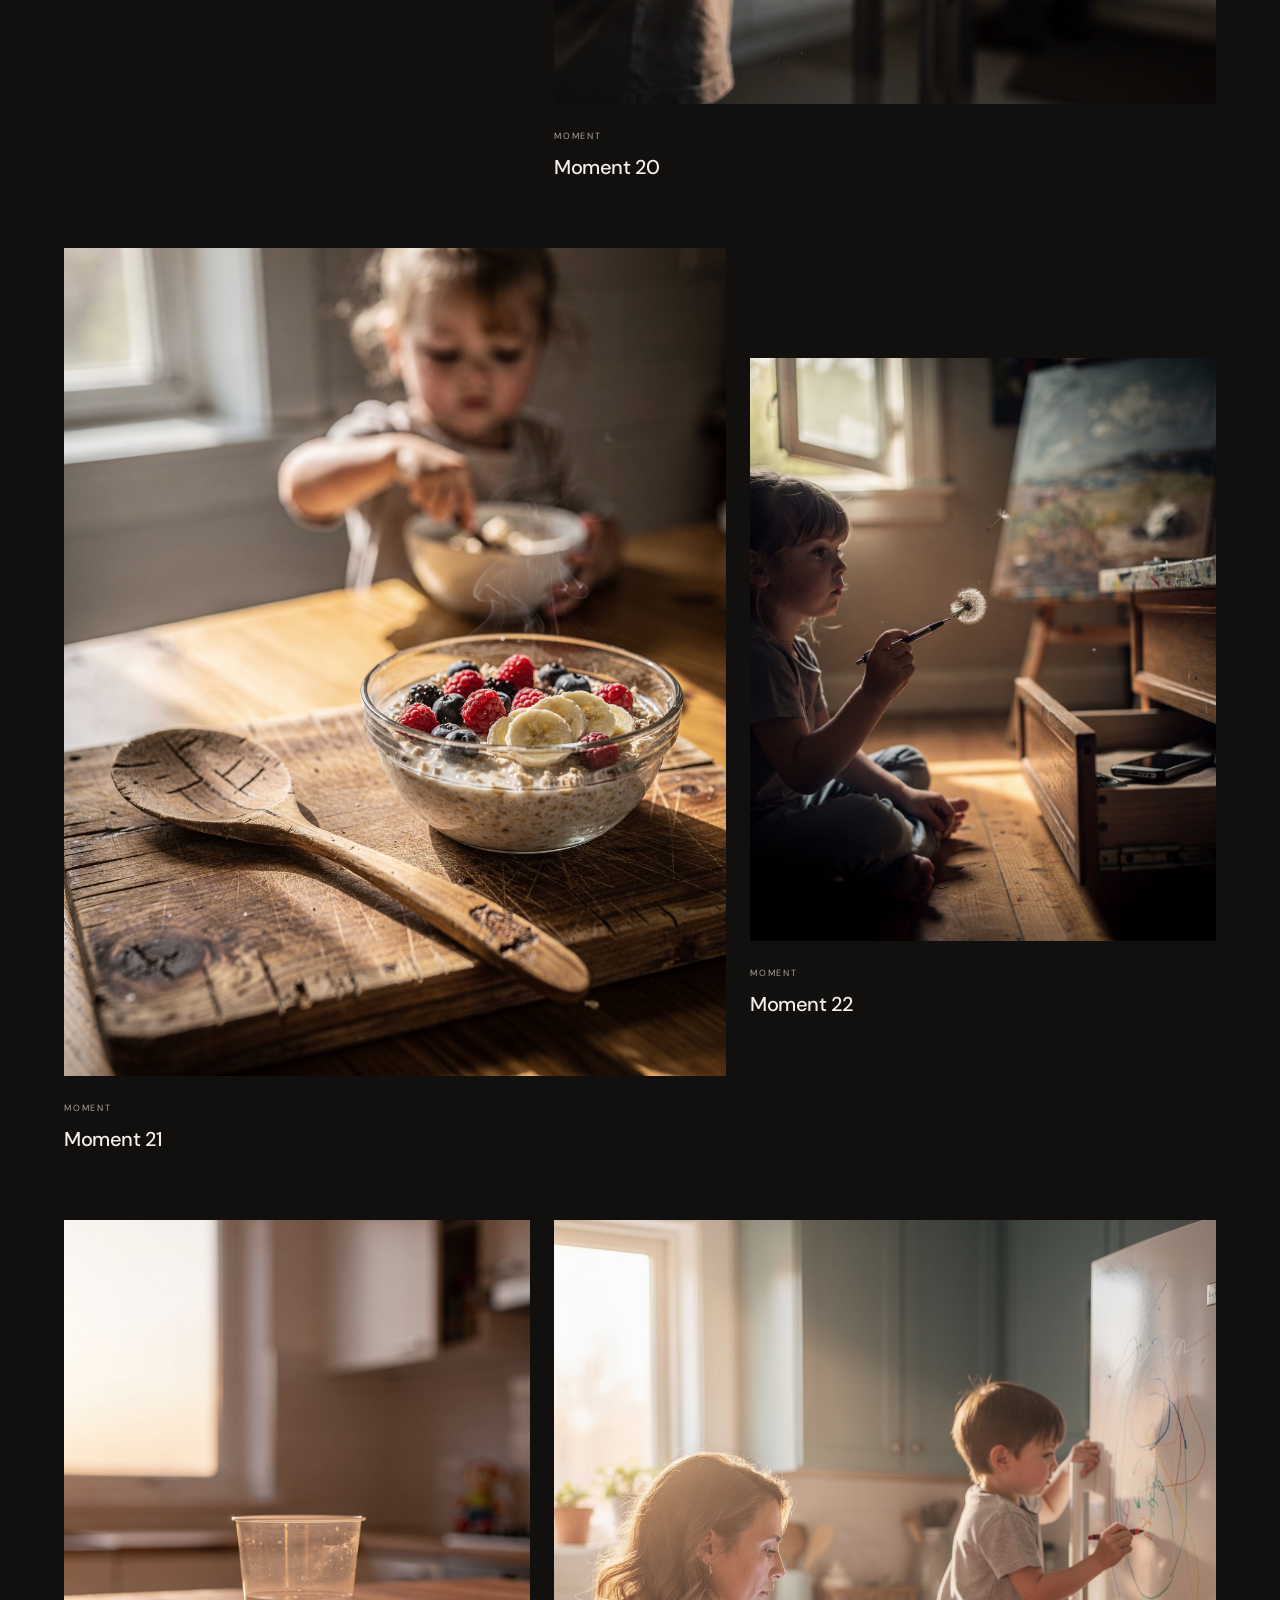
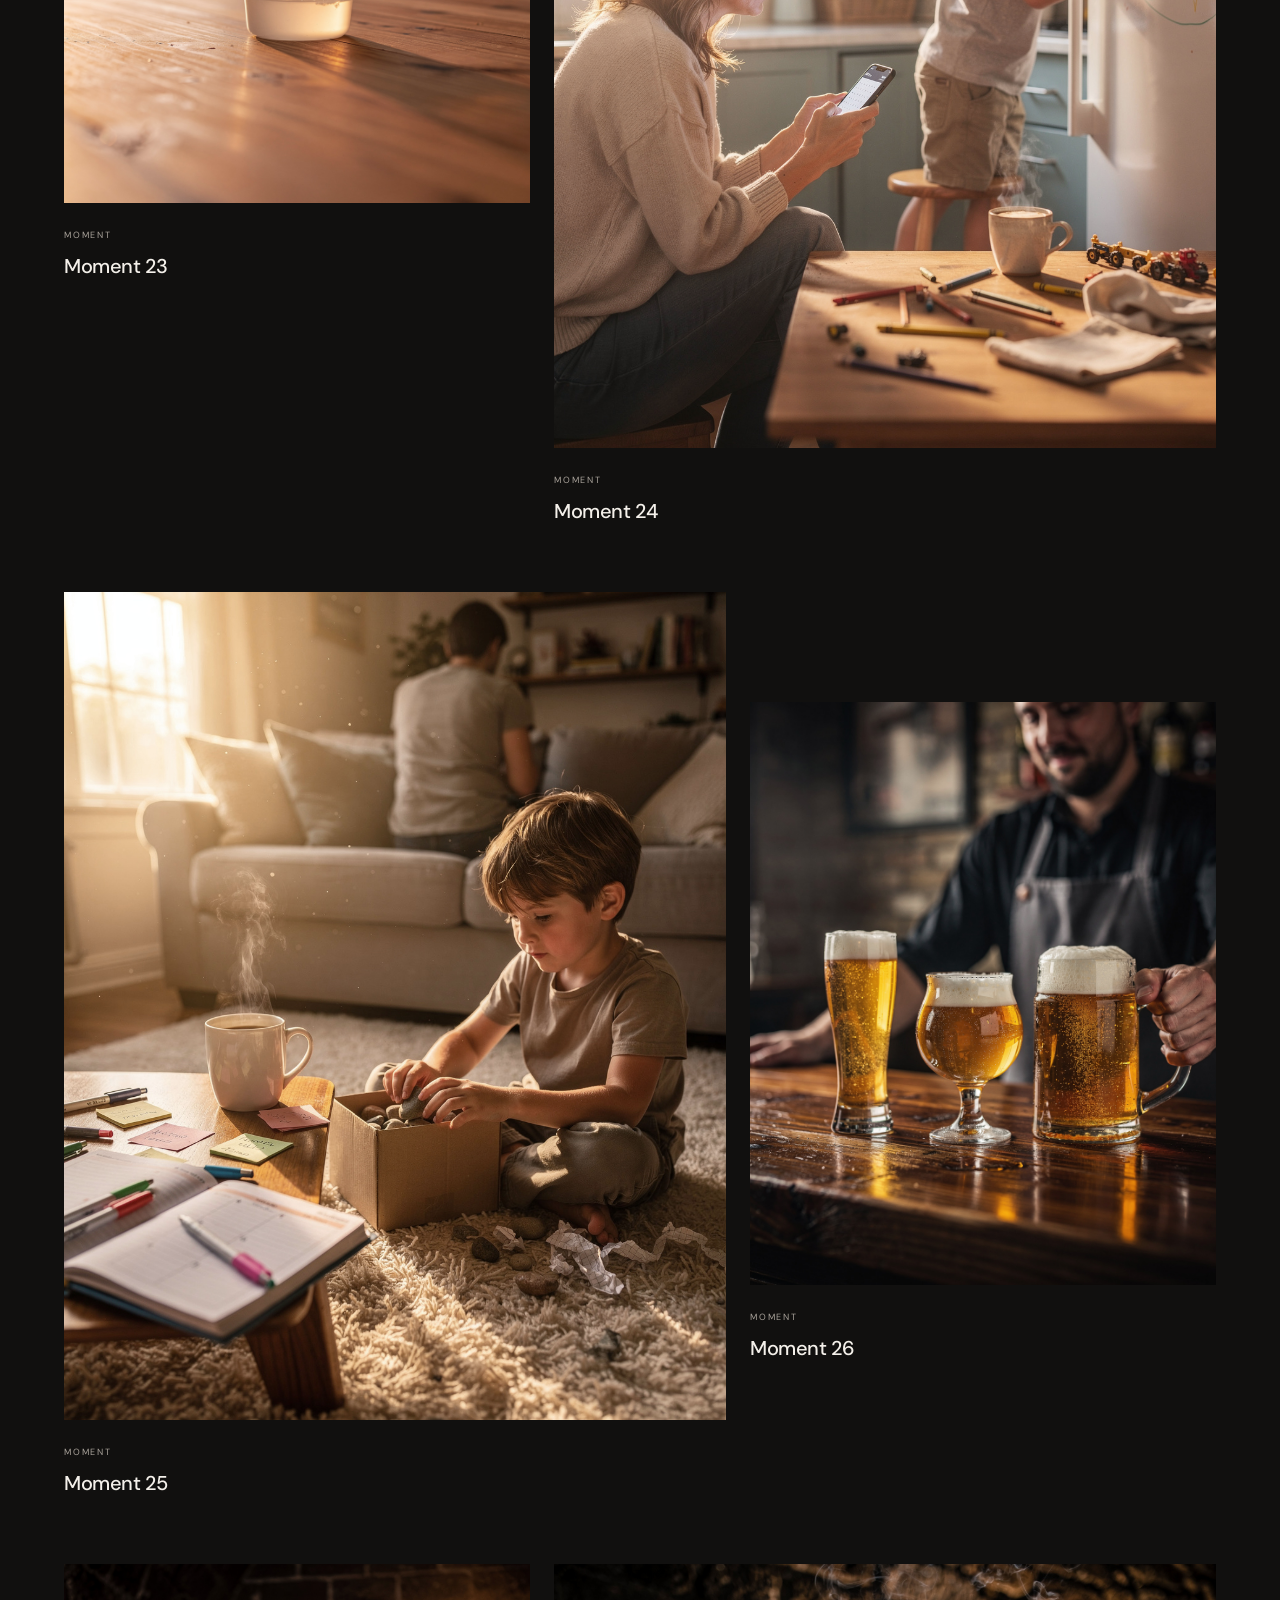
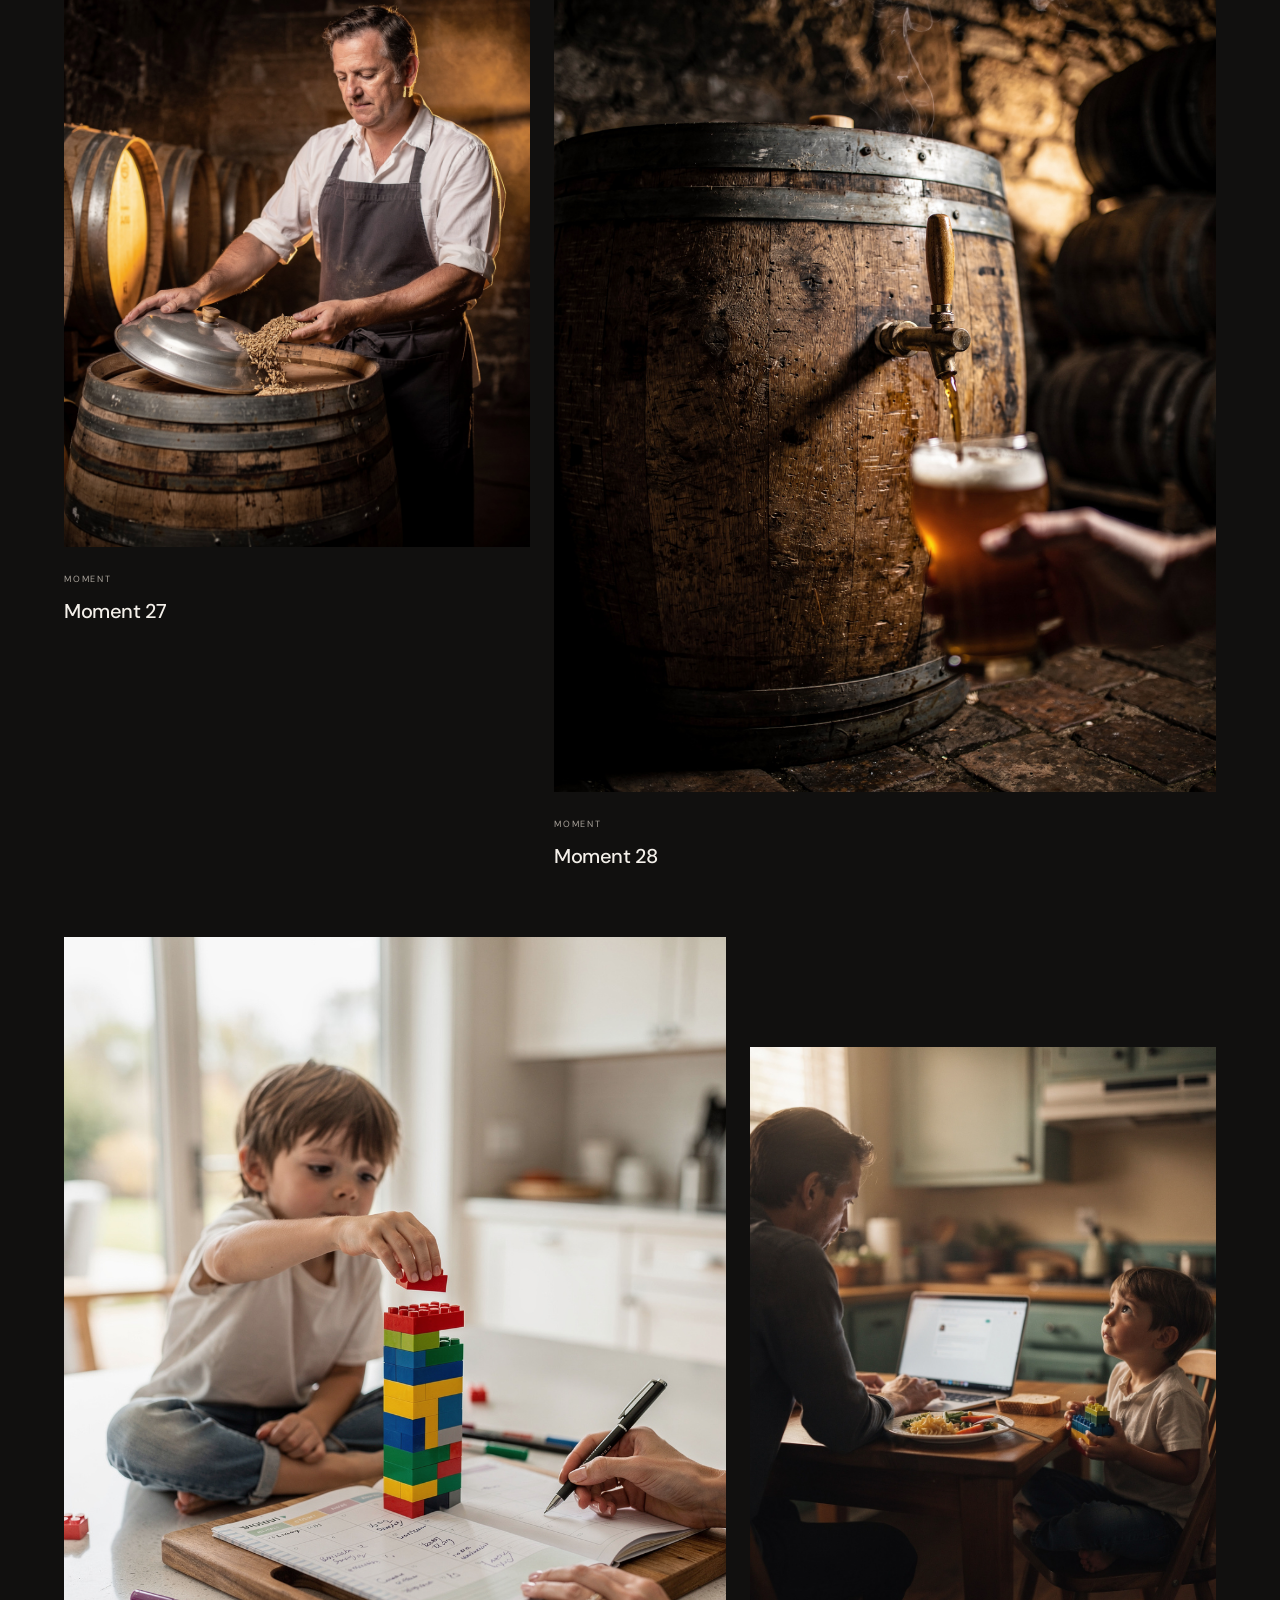
==== commit 37e992ab: "Add files via upload" ====
--- a/index.html
+++ b/index.html
@@ -15,7 +15,7 @@
 
 <main id="top">
 <section class="hero">
-  <div class="hero-photo" id="hero-photo"></div>
+  <div class="hero-photo" style="background-image:url('images/hero.jpg')"></div>
   <div class="hero-overlay"></div>
   <div class="hero-content">
     <p class="eyebrow">THIS IS LIFE — MOMENTS</p>
@@ -34,9 +34,542 @@
 <section id="moments" class="gallery-section">
   <div class="section-heading">
     <div><p class="eyebrow">THE GALLERY</p><h2>Moments</h2></div>
-    <p class="section-note" id="gallery-status">Lade …</p>
+    <p class="section-note">59 Moments</p>
   </div>
-  <div class="gallery" id="gallery"></div>
+  <div class="gallery" id="gallery">
+    
+    <article class="gallery-card">
+      <div class="image-wrap" data-i="0">
+        <img src="images/ORIGINAL_IG-1787148804497.jpg" alt="Moment 01" loading="lazy">
+      </div>
+      <div class="caption">
+        <span>MOMENT</span>
+        <h3>Moment 01</h3>
+      </div>
+    </article>
+    <article class="gallery-card">
+      <div class="image-wrap" data-i="1">
+        <img src="images/ORIGINAL_IG-1787148887239.jpg" alt="Moment 02" loading="lazy">
+      </div>
+      <div class="caption">
+        <span>MOMENT</span>
+        <h3>Moment 02</h3>
+      </div>
+    </article>
+    <article class="gallery-card">
+      <div class="image-wrap" data-i="2">
+        <img src="images/ORIGINAL_IG-1787150024311.jpg" alt="Moment 03" loading="lazy">
+      </div>
+      <div class="caption">
+        <span>MOMENT</span>
+        <h3>Moment 03</h3>
+      </div>
+    </article>
+    <article class="gallery-card">
+      <div class="image-wrap" data-i="3">
+        <img src="images/ORIGINAL_IG-1787150520108.jpg" alt="Moment 04" loading="lazy">
+      </div>
+      <div class="caption">
+        <span>MOMENT</span>
+        <h3>Moment 04</h3>
+      </div>
+    </article>
+    <article class="gallery-card">
+      <div class="image-wrap" data-i="4">
+        <img src="images/ORIGINAL_IG-1787150726354.jpg" alt="Moment 05" loading="lazy">
+      </div>
+      <div class="caption">
+        <span>MOMENT</span>
+        <h3>Moment 05</h3>
+      </div>
+    </article>
+    <article class="gallery-card">
+      <div class="image-wrap" data-i="5">
+        <img src="images/ORIGINAL_IG-1787151104023.jpg" alt="Moment 06" loading="lazy">
+      </div>
+      <div class="caption">
+        <span>MOMENT</span>
+        <h3>Moment 06</h3>
+      </div>
+    </article>
+    <article class="gallery-card">
+      <div class="image-wrap" data-i="6">
+        <img src="images/ORIGINAL_IG-1787151154849.jpg" alt="Moment 07" loading="lazy">
+      </div>
+      <div class="caption">
+        <span>MOMENT</span>
+        <h3>Moment 07</h3>
+      </div>
+    </article>
+    <article class="gallery-card">
+      <div class="image-wrap" data-i="7">
+        <img src="images/ORIGINAL_IG-1787151221402.jpg" alt="Moment 08" loading="lazy">
+      </div>
+      <div class="caption">
+        <span>MOMENT</span>
+        <h3>Moment 08</h3>
+      </div>
+    </article>
+    <article class="gallery-card">
+      <div class="image-wrap" data-i="8">
+        <img src="images/ORIGINAL_IG-1787151275516.jpg" alt="Moment 09" loading="lazy">
+      </div>
+      <div class="caption">
+        <span>MOMENT</span>
+        <h3>Moment 09</h3>
+      </div>
+    </article>
+    <article class="gallery-card">
+      <div class="image-wrap" data-i="9">
+        <img src="images/ORIGINAL_IG-1787151369319.jpg" alt="Moment 10" loading="lazy">
+      </div>
+      <div class="caption">
+        <span>MOMENT</span>
+        <h3>Moment 10</h3>
+      </div>
+    </article>
+    <article class="gallery-card">
+      <div class="image-wrap" data-i="10">
+        <img src="images/ORIGINAL_IG-1787205561479.jpg" alt="Moment 11" loading="lazy">
+      </div>
+      <div class="caption">
+        <span>MOMENT</span>
+        <h3>Moment 11</h3>
+      </div>
+    </article>
+    <article class="gallery-card">
+      <div class="image-wrap" data-i="11">
+        <img src="images/ORIGINAL_IG-1787205853033.jpg" alt="Moment 12" loading="lazy">
+      </div>
+      <div class="caption">
+        <span>MOMENT</span>
+        <h3>Moment 12</h3>
+      </div>
+    </article>
+    <article class="gallery-card">
+      <div class="image-wrap" data-i="12">
+        <img src="images/ORIGINAL_IG-1787207424002.jpg" alt="Moment 13" loading="lazy">
+      </div>
+      <div class="caption">
+        <span>MOMENT</span>
+        <h3>Moment 13</h3>
+      </div>
+    </article>
+    <article class="gallery-card">
+      <div class="image-wrap" data-i="13">
+        <img src="images/ORIGINAL_IG-1787207731248.jpg" alt="Moment 14" loading="lazy">
+      </div>
+      <div class="caption">
+        <span>MOMENT</span>
+        <h3>Moment 14</h3>
+      </div>
+    </article>
+    <article class="gallery-card">
+      <div class="image-wrap" data-i="14">
+        <img src="images/ORIGINAL_IG-1787208049016.jpg" alt="Moment 15" loading="lazy">
+      </div>
+      <div class="caption">
+        <span>MOMENT</span>
+        <h3>Moment 15</h3>
+      </div>
+    </article>
+    <article class="gallery-card">
+      <div class="image-wrap" data-i="15">
+        <img src="images/ORIGINAL_IG-1787209830051.jpg" alt="Moment 16" loading="lazy">
+      </div>
+      <div class="caption">
+        <span>MOMENT</span>
+        <h3>Moment 16</h3>
+      </div>
+    </article>
+    <article class="gallery-card">
+      <div class="image-wrap" data-i="16">
+        <img src="images/ORIGINAL_IG-1787210866646.jpg" alt="Moment 17" loading="lazy">
+      </div>
+      <div class="caption">
+        <span>MOMENT</span>
+        <h3>Moment 17</h3>
+      </div>
+    </article>
+    <article class="gallery-card">
+      <div class="image-wrap" data-i="17">
+        <img src="images/ORIGINAL_IG-1787211009214.jpg" alt="Moment 18" loading="lazy">
+      </div>
+      <div class="caption">
+        <span>MOMENT</span>
+        <h3>Moment 18</h3>
+      </div>
+    </article>
+    <article class="gallery-card">
+      <div class="image-wrap" data-i="18">
+        <img src="images/ORIGINAL_IG-1787211130195.jpg" alt="Moment 19" loading="lazy">
+      </div>
+      <div class="caption">
+        <span>MOMENT</span>
+        <h3>Moment 19</h3>
+      </div>
+    </article>
+    <article class="gallery-card">
+      <div class="image-wrap" data-i="19">
+        <img src="images/ORIGINAL_IG-1787211235011.jpg" alt="Moment 20" loading="lazy">
+      </div>
+      <div class="caption">
+        <span>MOMENT</span>
+        <h3>Moment 20</h3>
+      </div>
+    </article>
+    <article class="gallery-card">
+      <div class="image-wrap" data-i="20">
+        <img src="images/ORIGINAL_IG-1787211362338.jpg" alt="Moment 21" loading="lazy">
+      </div>
+      <div class="caption">
+        <span>MOMENT</span>
+        <h3>Moment 21</h3>
+      </div>
+    </article>
+    <article class="gallery-card">
+      <div class="image-wrap" data-i="21">
+        <img src="images/ORIGINAL_IG-1787211494954.jpg" alt="Moment 22" loading="lazy">
+      </div>
+      <div class="caption">
+        <span>MOMENT</span>
+        <h3>Moment 22</h3>
+      </div>
+    </article>
+    <article class="gallery-card">
+      <div class="image-wrap" data-i="22">
+        <img src="images/ORIGINAL_IG-1787211671694.jpg" alt="Moment 23" loading="lazy">
+      </div>
+      <div class="caption">
+        <span>MOMENT</span>
+        <h3>Moment 23</h3>
+      </div>
+    </article>
+    <article class="gallery-card">
+      <div class="image-wrap" data-i="23">
+        <img src="images/ORIGINAL_IG-1787211956999.jpg" alt="Moment 24" loading="lazy">
+      </div>
+      <div class="caption">
+        <span>MOMENT</span>
+        <h3>Moment 24</h3>
+      </div>
+    </article>
+    <article class="gallery-card">
+      <div class="image-wrap" data-i="24">
+        <img src="images/ORIGINAL_IG-1787212839379.jpg" alt="Moment 25" loading="lazy">
+      </div>
+      <div class="caption">
+        <span>MOMENT</span>
+        <h3>Moment 25</h3>
+      </div>
+    </article>
+    <article class="gallery-card">
+      <div class="image-wrap" data-i="25">
+        <img src="images/ORIGINAL_IG-1787212907418.jpg" alt="Moment 26" loading="lazy">
+      </div>
+      <div class="caption">
+        <span>MOMENT</span>
+        <h3>Moment 26</h3>
+      </div>
+    </article>
+    <article class="gallery-card">
+      <div class="image-wrap" data-i="26">
+        <img src="images/ORIGINAL_IG-1787213066924.jpg" alt="Moment 27" loading="lazy">
+      </div>
+      <div class="caption">
+        <span>MOMENT</span>
+        <h3>Moment 27</h3>
+      </div>
+    </article>
+    <article class="gallery-card">
+      <div class="image-wrap" data-i="27">
+        <img src="images/ORIGINAL_IG-1787213118438.jpg" alt="Moment 28" loading="lazy">
+      </div>
+      <div class="caption">
+        <span>MOMENT</span>
+        <h3>Moment 28</h3>
+      </div>
+    </article>
+    <article class="gallery-card">
+      <div class="image-wrap" data-i="28">
+        <img src="images/ORIGINAL_IG-1787213197914.jpg" alt="Moment 29" loading="lazy">
+      </div>
+      <div class="caption">
+        <span>MOMENT</span>
+        <h3>Moment 29</h3>
+      </div>
+    </article>
+    <article class="gallery-card">
+      <div class="image-wrap" data-i="29">
+        <img src="images/ORIGINAL_IG-1787214446254.jpg" alt="Moment 30" loading="lazy">
+      </div>
+      <div class="caption">
+        <span>MOMENT</span>
+        <h3>Moment 30</h3>
+      </div>
+    </article>
+    <article class="gallery-card">
+      <div class="image-wrap" data-i="30">
+        <img src="images/ORIGINAL_IG-1787214604551.jpg" alt="Moment 31" loading="lazy">
+      </div>
+      <div class="caption">
+        <span>MOMENT</span>
+        <h3>Moment 31</h3>
+      </div>
+    </article>
+    <article class="gallery-card">
+      <div class="image-wrap" data-i="31">
+        <img src="images/ORIGINAL_IG-1787214743144.jpg" alt="Moment 32" loading="lazy">
+      </div>
+      <div class="caption">
+        <span>MOMENT</span>
+        <h3>Moment 32</h3>
+      </div>
+    </article>
+    <article class="gallery-card">
+      <div class="image-wrap" data-i="32">
+        <img src="images/ORIGINAL_IG-1787215344872.jpg" alt="Moment 33" loading="lazy">
+      </div>
+      <div class="caption">
+        <span>MOMENT</span>
+        <h3>Moment 33</h3>
+      </div>
+    </article>
+    <article class="gallery-card">
+      <div class="image-wrap" data-i="33">
+        <img src="images/ORIGINAL_IG-1787215690100.jpg" alt="Moment 34" loading="lazy">
+      </div>
+      <div class="caption">
+        <span>MOMENT</span>
+        <h3>Moment 34</h3>
+      </div>
+    </article>
+    <article class="gallery-card">
+      <div class="image-wrap" data-i="34">
+        <img src="images/ORIGINAL_IG-1787215804312.jpg" alt="Moment 35" loading="lazy">
+      </div>
+      <div class="caption">
+        <span>MOMENT</span>
+        <h3>Moment 35</h3>
+      </div>
+    </article>
+    <article class="gallery-card">
+      <div class="image-wrap" data-i="35">
+        <img src="images/ORIGINAL_IG-1787215860116.jpg" alt="Moment 36" loading="lazy">
+      </div>
+      <div class="caption">
+        <span>MOMENT</span>
+        <h3>Moment 36</h3>
+      </div>
+    </article>
+    <article class="gallery-card">
+      <div class="image-wrap" data-i="36">
+        <img src="images/ORIGINAL_IG-1787216725398.jpg" alt="Moment 37" loading="lazy">
+      </div>
+      <div class="caption">
+        <span>MOMENT</span>
+        <h3>Moment 37</h3>
+      </div>
+    </article>
+    <article class="gallery-card">
+      <div class="image-wrap" data-i="37">
+        <img src="images/ORIGINAL_IG-1787216794154.jpg" alt="Moment 38" loading="lazy">
+      </div>
+      <div class="caption">
+        <span>MOMENT</span>
+        <h3>Moment 38</h3>
+      </div>
+    </article>
+    <article class="gallery-card">
+      <div class="image-wrap" data-i="38">
+        <img src="images/ORIGINAL_IG-1787216925825.jpg" alt="Moment 39" loading="lazy">
+      </div>
+      <div class="caption">
+        <span>MOMENT</span>
+        <h3>Moment 39</h3>
+      </div>
+    </article>
+    <article class="gallery-card">
+      <div class="image-wrap" data-i="39">
+        <img src="images/ORIGINAL_IG-1787217034991.jpg" alt="Moment 40" loading="lazy">
+      </div>
+      <div class="caption">
+        <span>MOMENT</span>
+        <h3>Moment 40</h3>
+      </div>
+    </article>
+    <article class="gallery-card">
+      <div class="image-wrap" data-i="40">
+        <img src="images/ORIGINAL_IG-1787217199972.jpg" alt="Moment 41" loading="lazy">
+      </div>
+      <div class="caption">
+        <span>MOMENT</span>
+        <h3>Moment 41</h3>
+      </div>
+    </article>
+    <article class="gallery-card">
+      <div class="image-wrap" data-i="41">
+        <img src="images/ORIGINAL_IG-1787219467460.jpg" alt="Moment 42" loading="lazy">
+      </div>
+      <div class="caption">
+        <span>MOMENT</span>
+        <h3>Moment 42</h3>
+      </div>
+    </article>
+    <article class="gallery-card">
+      <div class="image-wrap" data-i="42">
+        <img src="images/ORIGINAL_IG-1787226470785.jpg" alt="Moment 43" loading="lazy">
+      </div>
+      <div class="caption">
+        <span>MOMENT</span>
+        <h3>Moment 43</h3>
+      </div>
+    </article>
+    <article class="gallery-card">
+      <div class="image-wrap" data-i="43">
+        <img src="images/ORIGINAL_IG-1787227099822.jpg" alt="Moment 44" loading="lazy">
+      </div>
+      <div class="caption">
+        <span>MOMENT</span>
+        <h3>Moment 44</h3>
+      </div>
+    </article>
+    <article class="gallery-card">
+      <div class="image-wrap" data-i="44">
+        <img src="images/ORIGINAL_IG-1787229941020.jpg" alt="Moment 45" loading="lazy">
+      </div>
+      <div class="caption">
+        <span>MOMENT</span>
+        <h3>Moment 45</h3>
+      </div>
+    </article>
+    <article class="gallery-card">
+      <div class="image-wrap" data-i="45">
+        <img src="images/ORIGINAL_IG-1787237403328.jpg" alt="Moment 46" loading="lazy">
+      </div>
+      <div class="caption">
+        <span>MOMENT</span>
+        <h3>Moment 46</h3>
+      </div>
+    </article>
+    <article class="gallery-card">
+      <div class="image-wrap" data-i="46">
+        <img src="images/ORIGINAL_IG-1787237702975.jpg" alt="Moment 47" loading="lazy">
+      </div>
+      <div class="caption">
+        <span>MOMENT</span>
+        <h3>Moment 47</h3>
+      </div>
+    </article>
+    <article class="gallery-card">
+      <div class="image-wrap" data-i="47">
+        <img src="images/ORIGINAL_IG-1787237718496.jpg" alt="Moment 48" loading="lazy">
+      </div>
+      <div class="caption">
+        <span>MOMENT</span>
+        <h3>Moment 48</h3>
+      </div>
+    </article>
+    <article class="gallery-card">
+      <div class="image-wrap" data-i="48">
+        <img src="images/ORIGINAL_IG-1787237954037.jpg" alt="Moment 49" loading="lazy">
+      </div>
+      <div class="caption">
+        <span>MOMENT</span>
+        <h3>Moment 49</h3>
+      </div>
+    </article>
+    <article class="gallery-card">
+      <div class="image-wrap" data-i="49">
+        <img src="images/ORIGINAL_IG-1787293959443.jpg" alt="Moment 50" loading="lazy">
+      </div>
+      <div class="caption">
+        <span>MOMENT</span>
+        <h3>Moment 50</h3>
+      </div>
+    </article>
+    <article class="gallery-card">
+      <div class="image-wrap" data-i="50">
+        <img src="images/ORIGINAL_IG-1787294673647.jpg" alt="Moment 51" loading="lazy">
+      </div>
+      <div class="caption">
+        <span>MOMENT</span>
+        <h3>Moment 51</h3>
+      </div>
+    </article>
+    <article class="gallery-card">
+      <div class="image-wrap" data-i="51">
+        <img src="images/ORIGINAL_IG-1787295271654.jpg" alt="Moment 52" loading="lazy">
+      </div>
+      <div class="caption">
+        <span>MOMENT</span>
+        <h3>Moment 52</h3>
+      </div>
+    </article>
+    <article class="gallery-card">
+      <div class="image-wrap" data-i="52">
+        <img src="images/ORIGINAL_IG-1787296067985.jpg" alt="Moment 53" loading="lazy">
+      </div>
+      <div class="caption">
+        <span>MOMENT</span>
+        <h3>Moment 53</h3>
+      </div>
+    </article>
+    <article class="gallery-card">
+      <div class="image-wrap" data-i="53">
+        <img src="images/ORIGINAL_IG-1787296767421.jpg" alt="Moment 54" loading="lazy">
+      </div>
+      <div class="caption">
+        <span>MOMENT</span>
+        <h3>Moment 54</h3>
+      </div>
+    </article>
+    <article class="gallery-card">
+      <div class="image-wrap" data-i="54">
+        <img src="images/ORIGINAL_IG-1787297016502.jpg" alt="Moment 55" loading="lazy">
+      </div>
+      <div class="caption">
+        <span>MOMENT</span>
+        <h3>Moment 55</h3>
+      </div>
+    </article>
+    <article class="gallery-card">
+      <div class="image-wrap" data-i="55">
+        <img src="images/ORIGINAL_IG-1787309722174.jpg" alt="Moment 56" loading="lazy">
+      </div>
+      <div class="caption">
+        <span>MOMENT</span>
+        <h3>Moment 56</h3>
+      </div>
+    </article>
+    <article class="gallery-card">
+      <div class="image-wrap" data-i="56">
+        <img src="images/ORIGINAL_IG-1787309904040.jpg" alt="Moment 57" loading="lazy">
+      </div>
+      <div class="caption">
+        <span>MOMENT</span>
+        <h3>Moment 57</h3>
+      </div>
+    </article>
+    <article class="gallery-card">
+      <div class="image-wrap" data-i="57">
+        <img src="images/ORIGINAL_IG-1787314198860.jpg" alt="Moment 58" loading="lazy">
+      </div>
+      <div class="caption">
+        <span>MOMENT</span>
+        <h3>Moment 58</h3>
+      </div>
+    </article>
+    <article class="gallery-card">
+      <div class="image-wrap" data-i="58">
+        <img src="images/ORIGINAL_IG-1787314403431.jpg" alt="Moment 59" loading="lazy">
+      </div>
+      <div class="caption">
+        <span>MOMENT</span>
+        <h3>Moment 59</h3>
+      </div>
+    </article>
+  </div>
 </section>
 
 <section id="about" class="about">
@@ -51,7 +584,7 @@
   <p class="eyebrow">FOLLOW ALONG</p>
   <h2>Mehr Momente auf Instagram.</h2>
   <p>Kurze Videos. Große Gefühle. Jeden Tag ein kleiner Moment.</p>
-  <a class="button button-light" href="#" id="instagram-link">Instagram öffnen</a>
+  <a class="button button-light" href="https://www.instagram.com/" id="instagram-link">Instagram öffnen</a>
 </section>
 </main>
 
@@ -70,4 +603,4 @@
 
 <script src="script.js"></script>
 </body>
-</html>
+</html>
